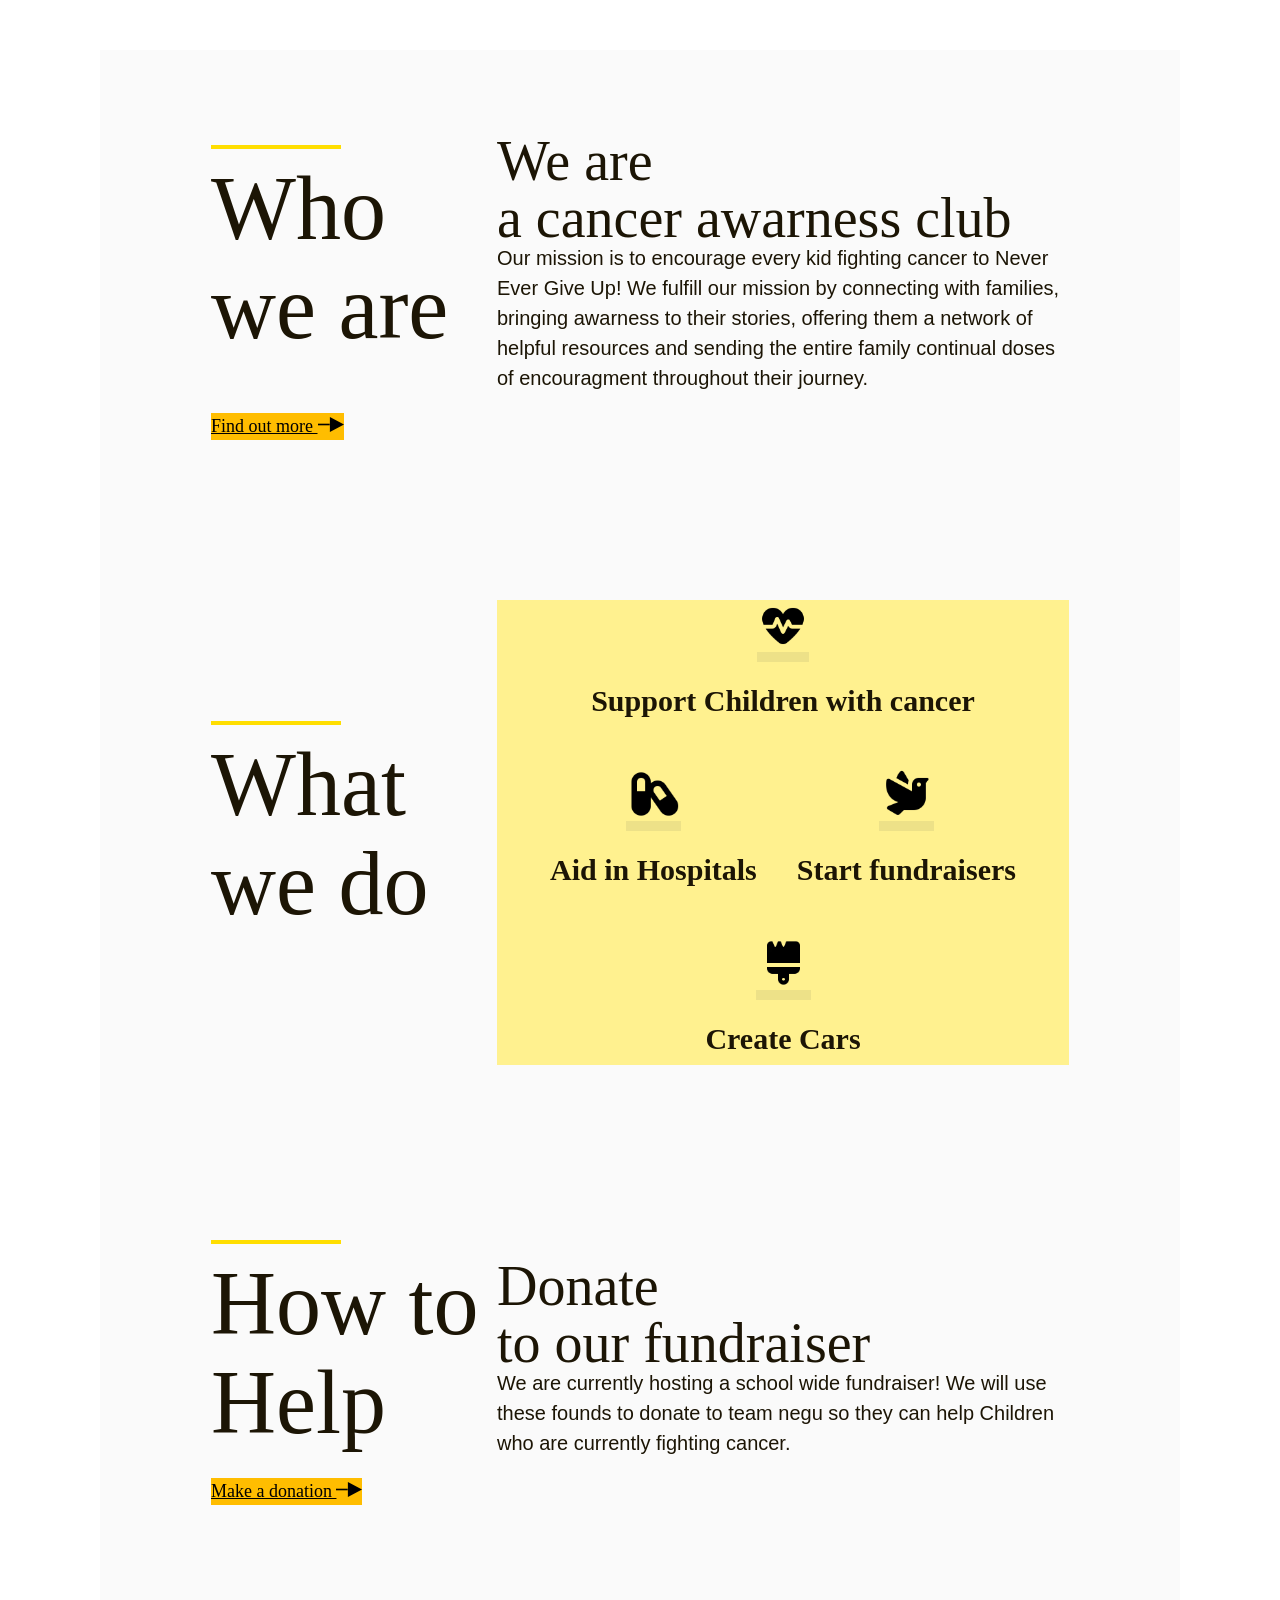
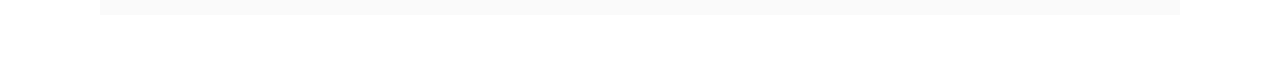
==== index.html @ 86766ce7 "creating our showcase" ====
<!doctype html>
<html lang="en">
  <head>
    <meta charset="UTF-8" />
    <meta name="viewport" content="width=device-width, initial-scale=1.0" />
    <meta
      name="keywords"
      content="(Cancer awarness, Health, Team NEGU, GWUOHS, School Project)"
    />
    <meta
      name="description"
      content="This is the GWUOHS Team NEGU fundraiser website created by Fenton Ekpenyong. Make sure to check it out!"
    />
    <meta property="og:title" content="Help team NEGU.." />
    <meta
      property="og:description"
      content="This is the GWUOHS Team NEGU fundraiser website created by Fenton Ekpenyong. Make sure to check it out!"
    />
    <meta property="og:type" content="website" />
    <meta property="og:image" content="https://" />
    <meta property="og:url" content="https://HelpTeamNegu.com" />
    <title>GWUOHS Team Negu - Come help out!</title>
    <link rel="preconnect" href="https://fonts.googleapis.com" />
    <link rel="preconnect" href="https://fonts.gstatic.com" crossorigin />
    <link rel="stylesheet" href="css/styles.css" />
    <link rel="stylesheet" href="https://unpkg.com/aos@next/dist/aos.css" />
  </head>
  <style></style>
  <body>
    <section class="showcase">
      <article class="article">
        <div class="container_head">
          <div class="y-line"></div>
          <h1>Who we are</h1>
        </div>
        <div class="container_body">
          <h2>We are</h2>
          <h2 class="h2-special">a cancer awarness club</h2>
          <p>
            Our mission is to encourage every kid fighting cancer to Never Ever
            Give Up! We fulfill our mission by connecting with families,
            bringing awarness to their stories, offering them a network of
            helpful resources and sending the entire family continual doses of
            encouragment throughout their journey.
          </p>
        </div>
        <a class="showcase__link" href="https://negu.org/about/"
          >Find out more <img src="Images/link-triangle.webp" alt=""
        /></a>
      </article>
      <article class="article">
        <div class="container_head">
          <div class="y-line"></div>
          <h1>What we do</h1>
        </div>
        <div class="bar-wrapped">
          <div class="bar-content">
            <div class="content_grouped">
              <img
                class="bar_icon"
                src="Images/heart-pulse-solid-full.webp"
                alt=""
              />
              <h3>Support Children with cancer</h3>
              <div class="b-line"></div>
            </div>
            <div class="content_grouped">
              <img
                class="bar_icon"
                src="Images/capsules-solid-full.webp"
                alt=""
              />
              <h3>Aid in Hospitals</h3>
              <div class="b-line"></div>
            </div>
            <div class="content_grouped">
              <img class="bar_icon" src="Images/dove-solid-full.webp" alt="" />
              <h3>Start fundraisers</h3>
              <div class="b-line"></div>
            </div>
            <div class="content_grouped">
              <img class="bar_icon" src="Images/brush-solid-full.webp" alt="" />
              <h3>Create Cars</h3>
              <div class="b-line"></div>
            </div>
          </div>
        </div>
      </article>
      <article class="article">
        <div class="container_head">
          <div class="y-line"></div>
          <h1>How to Help</h1>
        </div>
        <div class="container_body">
          <h2>Donate</h2>
          <h2 class="h2-special">to our fundraiser</h2>
          <p>
            We are currently hosting a school wide fundraiser! We will use these
            founds to donate to team negu so they can help Children who are
            currently fighting cancer.
          </p>
        </div>
        <a
          class="showcase__link"
          href="https://fundraise.givesmart.com/vf/NEGU/GWUOHS"
          >Make a donation <img src="Images/link-triangle.webp" alt=""
        /></a>
      </article>
    </section>
    <script src="main.js"></script>
    <script src="https://unpkg.com/aos@next/dist/aos.js"></script>
    <script>
      AOS.init();
    </script>
  </body>
</html>
---- css/styles.css ----
@import './normalize.css';
:root{
    /* Defining our color platte*/
    --color-primary: #1C1505;
    --color-secondary: #FFF18F;
    --color-teritary: #FFDE00;
    --color-accent-one: #004DFF;
    --color-accent-two: #FFBD00;
}


*, *::after, *::before{
    box-sizing: border-box;
}
/* Typography */
::selection{
    background: var(--color-primary);
    color: #ffae00;
}


html{
    font-size: 62.5%;
}
body{
    line-height: 1.5;
    color: var(--color-primary);
}
a{
    text-decoration: none;
    color: black;
}

/* Fonts: 
Franklin Gothic Demi Cond
Forte
Haettenschweiler
Felix Titling
Informal Roman
MV Boli
*/

h1, h2, h3{
    margin-bottom: 1rem;
    line-height: 1.1;
}


h1{
    font-size: 7rem;
    font-family: 'Modern No. 20 Regular';
    font-weight: 100;
}
h2{
    font-size: 5rem;
    font-family: 'Felix Titling Regular';
    font-weight: 100;
}
.h2-special{
    font-family: 'Gill Sans MT';
}
.make-a-donation{
    font-family: 'Forte';
    font-size: 3rem;
}
.name{
    font-family: 'Felix Titling Regular';
    font-size: 1.5rem;
}
.gwuohs{
    font-family: 'Britannic Bold Bold';
    font-size: 3rem;
}
h3{
    font-size: 3.5rem;
    font-family: 'Britannic Bold Bold';

}
p{
    font-size: 2.4rem;
    font-family:'ITC Eras Light', sans-serif; 
}
@media screen and (min-width: 1024px){

    .hero-heading{
        font-size: 26vh;
    }
    .hero-heading-one{
        font-size: 26vh;
    }
    h1{
        font-size: 9rem;
    }
    h2{
        font-size: 5.6rem;
    }
    .make-a-donation{
        font-size: 4rem;
    }
    .gwuohs{
        font-family: 3.5rem;
        font-size: 4rem;
    }
    .name{
        font-size: 2rem;
    }
    h3{
        font-size: 3rem;
    }
    P{
        font-size: 2rem;
    }
    body{
        margin: 0rem 5rem;
    }
}

/* header */
.nav{
    display: flex;
    flex-wrap: wrap;
    align-items: center;
    gap: 2rem;
    height: 8rem;
    margin-top: -2rem;
}

.nav-logo img{
    height: 6rem;
}

.nav-text{
    font-family: 'Forte';
}

@media screen and (min-width: 1024px){
    .nav-text{
        font-size: 3rem;
    }
}

/* Layout */


/* hero */


.hero{
    background: var(--color-secondary);
    height: auto;
    display: flex;
    flex-wrap: wrap;
    flex-direction: column;
    /* align-items: center;*/
    /*justify-content: center;*/
} 

.hero-title{
    align-items: center;
    justify-self: center;
    align-self: center;
}

.hero_bottom-right{
    display: flex;
    align-items: center;
}

.hero-heading{
    margin: 1rem;
    font-size: 8rem;
    font-family: 'Franklin Gothic Medium', 'Arial Narrow', Arial, sans-serif;
    padding-left: 10rem;
}
.hero-heading-one{
    margin: 1rem;
    font-size: 8rem;
    font-family: 'Felix Titling Regular';
    padding-right: 10rem;
}

.hero_footer{
    width: auto;
    height: 100px;
    display: flex;
    flex-wrap: wrap;
    justify-content: space-evenly;
    align-items: center;
}

.socials{
    justify-content: space-evenly;
}

.official{
    font-family: 'Britannic Bold Bold';
    font-size: 3rem;
    font-weight: bold;
}
.hero-heading span, .hero-heading-one span{
    display: inline-block;
}
.hero-heading span:nth-child(odd),
.hero-heading-one span:nth-child(odd) {
    color: var(--color-accent-one); 
}

/* even letters */
.hero-heading span:nth-child(even),
.hero-heading-one span:nth-child(even) {
    color: var(--color-accent-two); /* yellow */
}
@media screen and (min-width: 1024px){
   /* .hero{
        align-content: center;
        height: 90vh;
    }
    .hero-heading{
        font-size: 24vh;
    }
    .hero-heading-one{
        font-size: 24vh;
    }*/ 

    .hero-heading{
        font-size: 24vh;
    }
    .hero-heading-one{
        font-size: 24vh;
    }
    .hero{
    background: var(--color-secondary);
    height: 85vh;

    display: grid;
    grid-template-columns: 1fr 1fr;
    grid-template-rows: 1fr auto;

    padding: 4rem;
    }

    .hero-title{
    grid-column: 1 / span 2;
    text-align: center;
    }

    .hero_bottom-left{
    align-self: end;
    }

    .hero_bottom-right{
    justify-self: end;
    align-self: end;
    display: flex;
    align-items: center;
    gap: 1rem;
    }

    .hero_footer{
        gap: 2rem;
    }

    .name{
        margin-right: auto;
    }
    .follow{
        margin-left: auto;
    }

}


.item{
    padding: 2rem;
    background-color: var(--color-accent-one);
    color: white;
    text-align: center;
    border-radius: 8px;
    font-size: 4rem;
}

/* showcase */
.showcase{
    background-color: rgb(250, 250, 250);
    margin: 5rem;
    display: flex;
    flex-wrap: wrap;
    justify-self: center;
}

.article{
    display: grid;
    margin-top: 4rem;
    grid-template-columns: repeat(auto-fit, 1fr);
    align-items: center;
    justify-items: center;
    padding-bottom: 6rem;
}

.bar-wrapped{
    background-color: var(--color-secondary);
    display: flex;
    flex-wrap: wrap;
    width: 100vw;
    line-height: 1rem;
}

.y-line{
    height: 0.4rem;
    width: 8rem;
    background-color: var(--color-teritary);
}

.block{
    display: flex;
    flex-wrap: wrap;
    max-width: 1440px;
    justify-self: center;
}

.container_head h1{
    margin-top: 1rem;
}   
.article h2{
    line-height: 4rem;
}

.bar-content{
    display: flex;
    flex-wrap: wrap;
    gap: 4rem;
    text-align: center;
    justify-content: center;
}
.content_grouped p{
    text-align: center;
}
.bar_icon{
    box-shadow: 0 10px 0px rgba(85, 85, 85, 0.1);
}

.showcase__link{
    font-family: 'Felix Titling Regular';
    font-size: 1.5rem;
    background-color: var(--color-accent-two);
    text-decoration:underline;
}


@media screen and (min-width: 1024px){
    .y-line{
        width: 13rem;
    }
    .article{
        grid-template-columns: 1fr 2fr;
        max-width: 858px; 
        margin: 5rem auto;
    }
    .container_body{
        margin-top: 1rem;
        max-width: 60rem;
    }
    .article h2{
        line-height: 1rem;
    }
    .container_body p{
        margin-top: 2rem;
    }
    .bar-wrapped{
        width: auto;
        align-items: center;
    }
    .showcase__link{
        margin-right: auto;
        font-size: 1.8rem;
    }
    

}
@media screen and (max-width: 1024px){
    .container_body{
        text-align: center;
    }
}

/*


.feature {
  gap: 4rem 2rem;
  margin: 12rem 0;
}
@media screen and (min-width: 768px) {
  .feature:nth-of-type(even) .feature__content {
    order: 2;
  }
} 

.grid {
  display: grid;
}

@media screen and (min-width: 768px) {
  .grid--1x2 {
    grid-template-columns: repeat(2, 1fr);
  }
}

@media screen and (min-width: 1024px) {
  .grid--1x3 {
    grid-template-columns: repeat(3, 1fr);
  }
}

*/
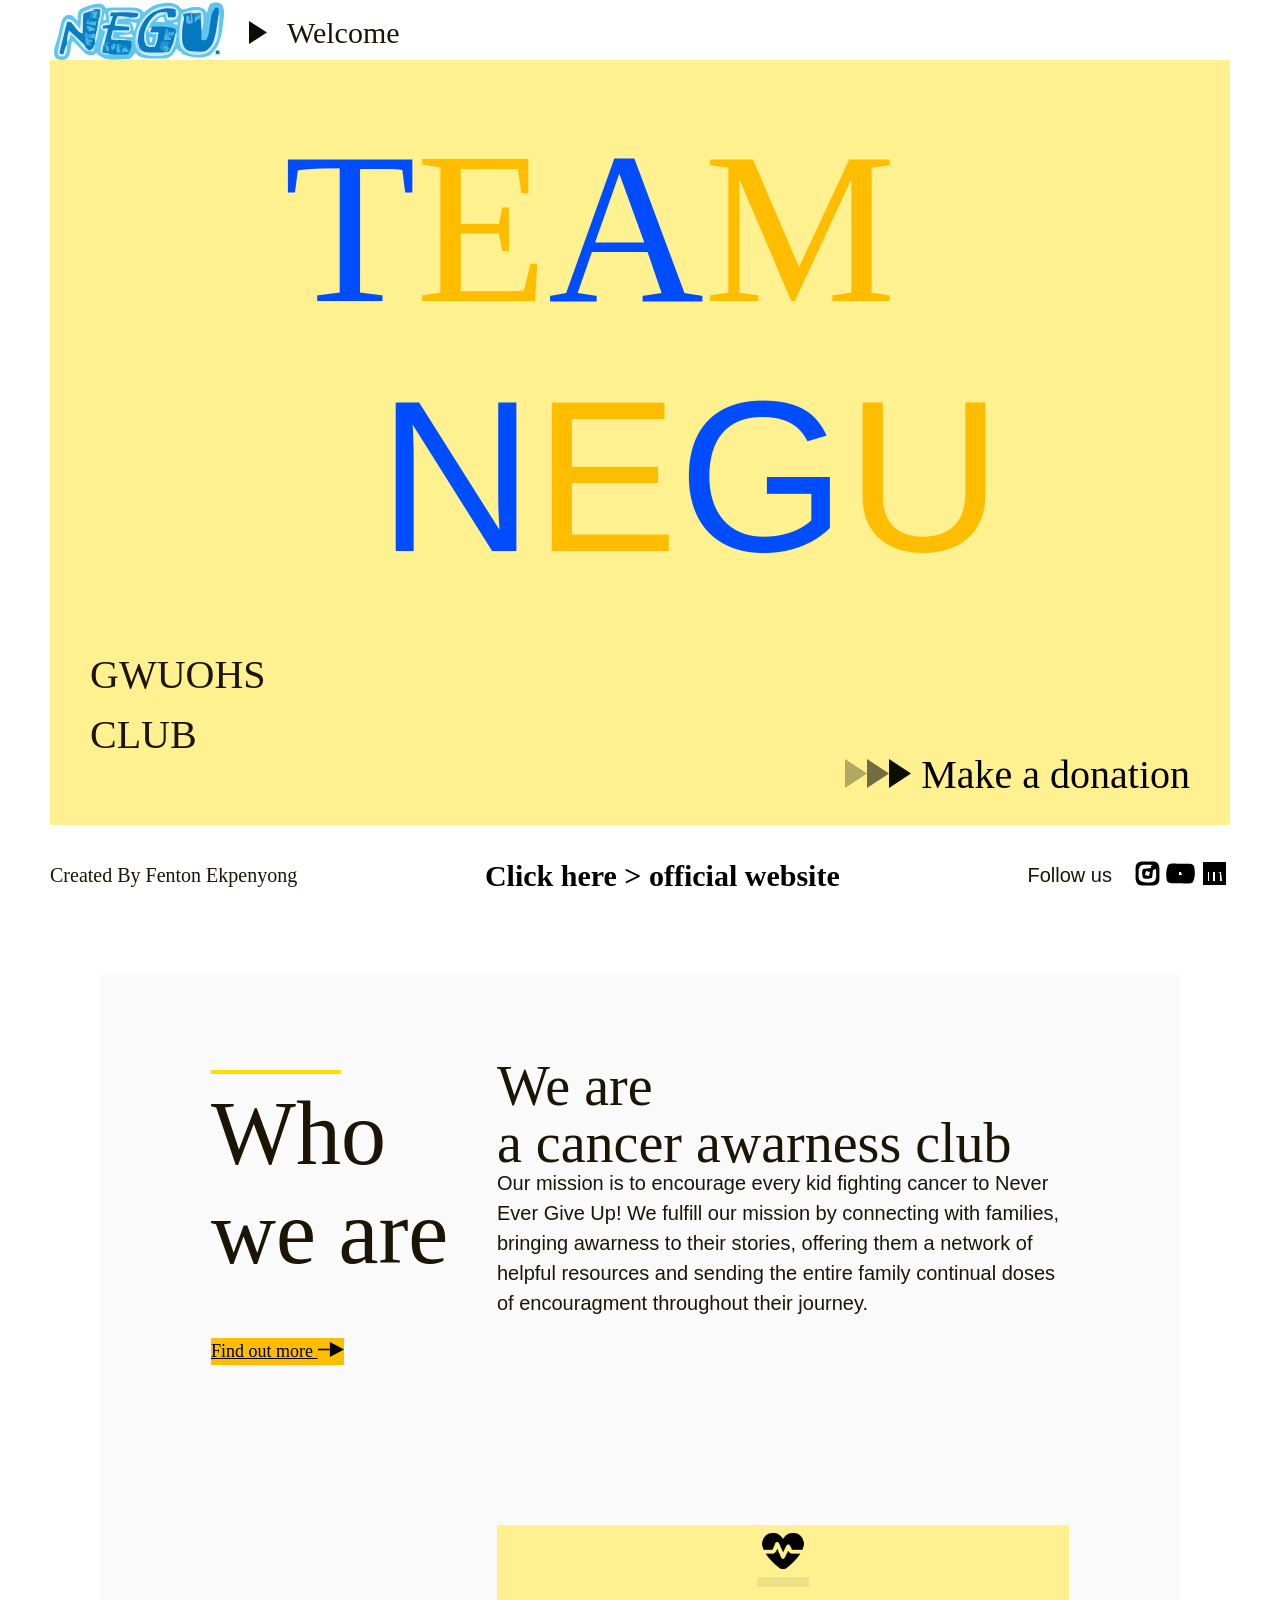
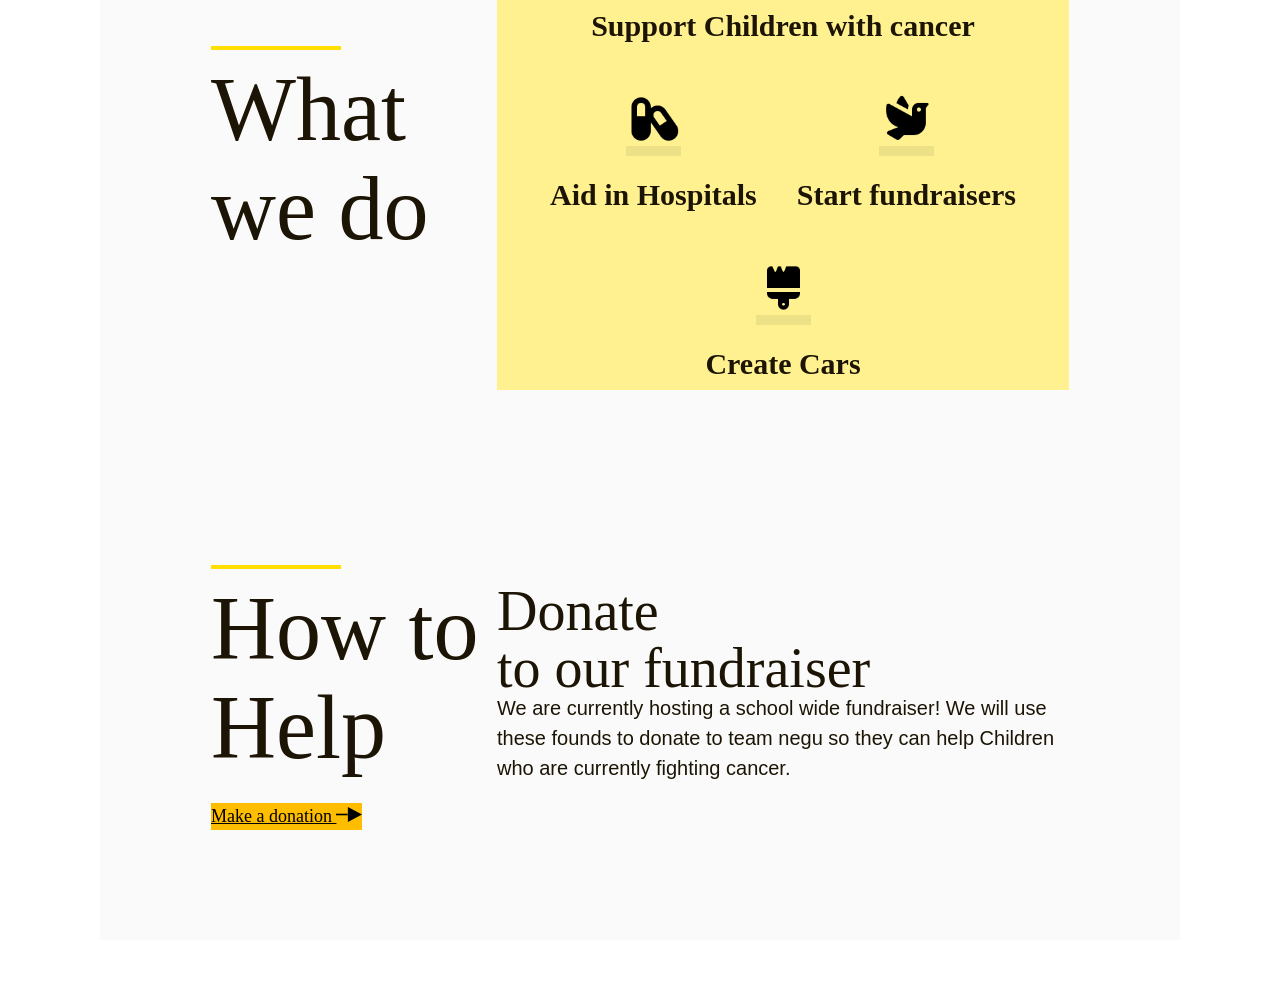
==== commit f0fa5303: "fixing layout issues" ====
--- a/index.html
+++ b/index.html
@@ -27,6 +27,64 @@
   </head>
   <style></style>
   <body>
+    <header>
+      <nav class="nav">
+        <a class="nav-logo" href="https://negu.org/"
+          ><img src="Images/2019-NEGU-Logo-transparent-header-01.svg" alt=""
+        /></a>
+        <img src="Images/Triangle.webp" alt="" />
+        <p class="nav-text">Welcome</p>
+      </nav>
+    </header>
+    <section>
+      <div class="hero">
+        <div class="hero-title">
+          <h1 class="hero-heading-one">
+            <span>T</span><span>E</span><span>A</span><span>M</span>
+          </h1>
+          <h1 class="hero-heading">
+            <span>N</span><span>E</span><span>G</span><span>U</span>
+          </h1>
+        </div>
+
+        <div class="hero_bottom-left">
+          <p class="gwuohs">
+            GWUOHS <br />
+            CLUB
+          </p>
+        </div>
+
+        <div class="hero_bottom-right">
+          <span>
+            <img src="Images/Group-triangles.webp" alt="" />
+          </span>
+          <a
+            class="make-a-donation"
+            href="https://fundraise.givesmart.com/vf/NEGU/GWUOHS"
+            >Make a donation</a
+          >
+        </div>
+      </div>
+
+      <div class="hero_footer">
+        <p class="name">Created By Fenton Ekpenyong</p>
+        <a class="official" href="https://negu.org/"
+          >Click here > official website</a
+        >
+        <p class="follow">Follow us</p>
+        <div class="socials">
+          <a href="https://www.instagram.com/teamNEGU/"
+            ><img src="/Images/instagram-brands-solid-full (1) (1).svg" alt=""
+          /></a>
+          <a href="https://www.youtube.com/c/NEGUNetwork"
+            ><img src="/Images/youtube-brands-solid-full (1).svg" alt=""
+          /></a>
+          <a href="https://www.linkedin.com/company/teamnegu/"
+            ><img src="/Images/linkedin-brands-solid-full (1).svg" alt=""
+          /></a>
+        </div>
+      </div>
+    </section>
     <section class="showcase">
       <article class="article">
         <div class="container_head">
--- a/css/styles.css
+++ b/css/styles.css
@@ -82,12 +82,6 @@
 }
 @media screen and (min-width: 1024px){
 
-    .hero-heading{
-        font-size: 26vh;
-    }
-    .hero-heading-one{
-        font-size: 26vh;
-    }
     h1{
         font-size: 9rem;
     }
@@ -228,6 +222,7 @@
     .hero-heading-one{
         font-size: 24vh;
     }
+    
     .hero{
     background: var(--color-secondary);
     height: 85vh;
@@ -240,8 +235,8 @@
     }
 
     .hero-title{
-    grid-column: 1 / span 2;
-    text-align: center;
+        grid-column: 1 / span 2;
+        text-align: center;
     }
 
     .hero_bottom-left{
@@ -268,6 +263,20 @@
     }
 
 }
+
+@media screen and (min-width: 1020px) and (max-width: 1100px){
+    .hero-heading,
+    .hero-heading-one{
+        font-size: 20vh; /* smaller so it fits */
+    }
+}
+@media screen and (min-width: 768px) and (max-width: 1020px){
+    .hero-heading,
+    .hero-heading-one{
+        font-size: 15vh; /* smaller so it fits */
+    }
+}
+
 
 
 .item{
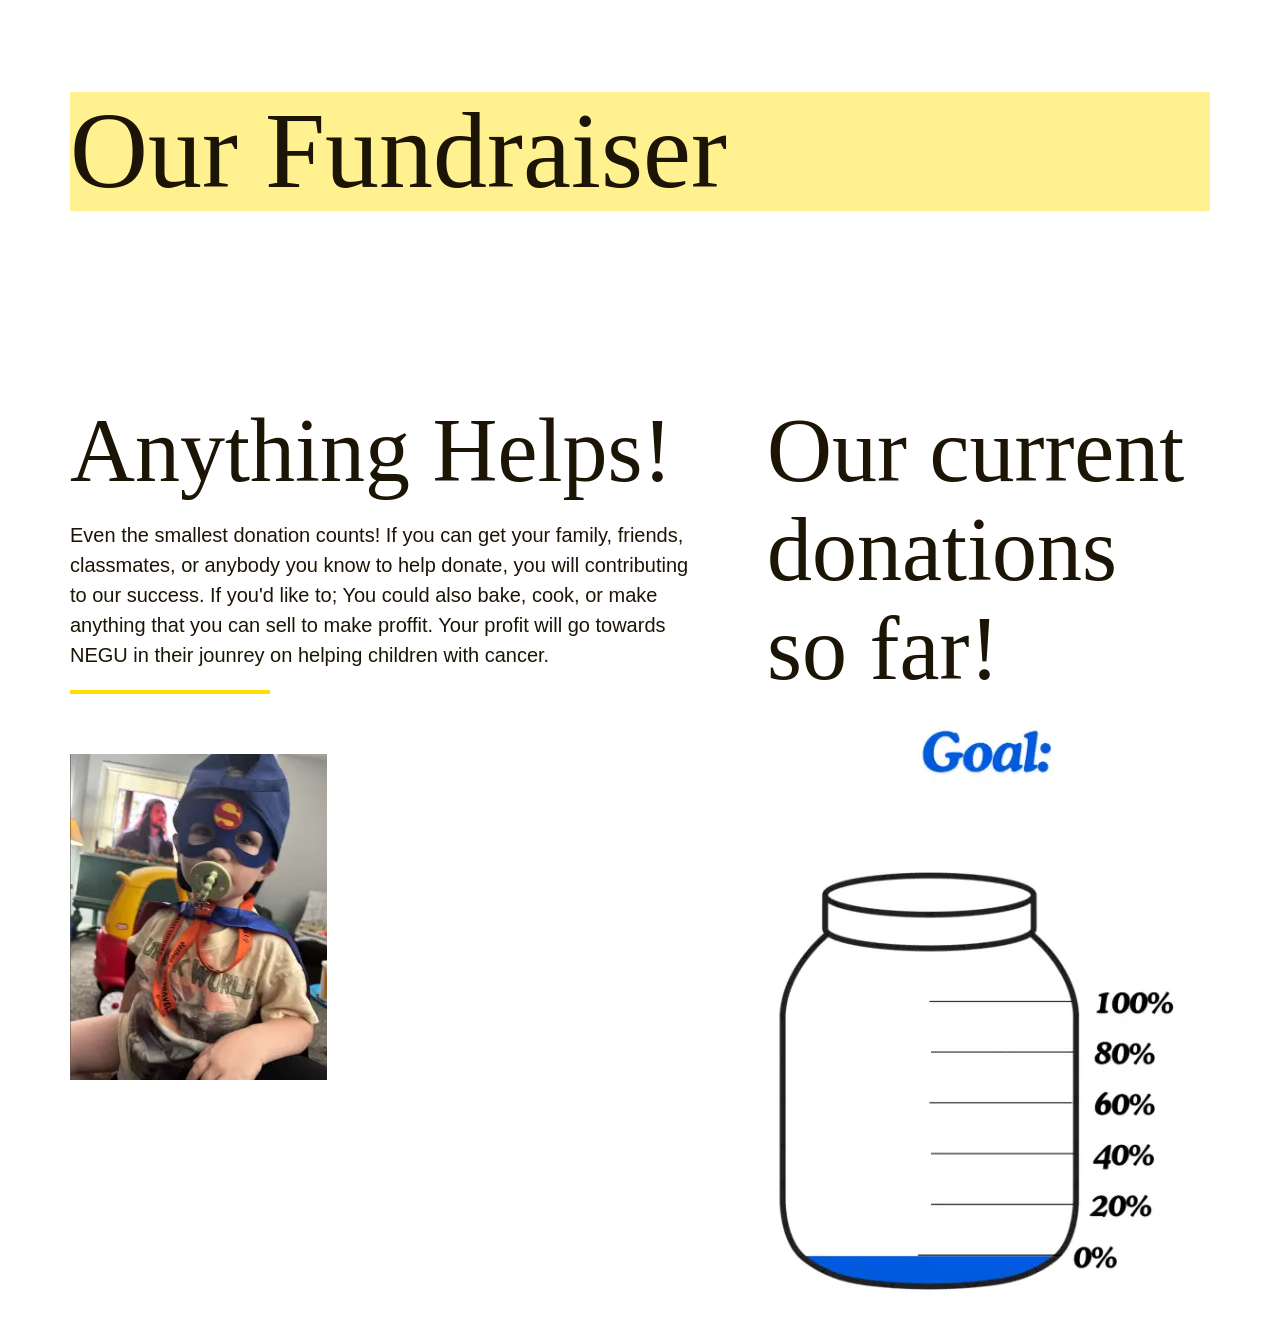
==== commit 55952726: "Creating our about Page" ====
--- a/index.html
+++ b/index.html
@@ -27,144 +27,31 @@
   </head>
   <style></style>
   <body>
-    <header>
-      <nav class="nav">
-        <a class="nav-logo" href="https://negu.org/"
-          ><img src="Images/2019-NEGU-Logo-transparent-header-01.svg" alt=""
-        /></a>
-        <img src="Images/Triangle.webp" alt="" />
-        <p class="nav-text">Welcome</p>
-      </nav>
-    </header>
-    <section>
-      <div class="hero">
-        <div class="hero-title">
-          <h1 class="hero-heading-one">
-            <span>T</span><span>E</span><span>A</span><span>M</span>
-          </h1>
-          <h1 class="hero-heading">
-            <span>N</span><span>E</span><span>G</span><span>U</span>
-          </h1>
-        </div>
-
-        <div class="hero_bottom-left">
-          <p class="gwuohs">
-            GWUOHS <br />
-            CLUB
+    <section class="about_page">
+      <h1 class="h1-special">Our Fundraiser</h1>
+      <article class="about__page_content">
+        <div class="about-text">
+          <h1>Anything Helps!</h1>
+          <p>
+            Even the smallest donation counts! If you can get your family,
+            friends, classmates, or anybody you know to help donate, you will
+            contributing to our success. If you'd like to; You could also bake,
+            cook, or make anything that you can sell to make proffit. Your
+            profit will go towards NEGU in their jounrey on helping children
+            with cancer.
           </p>
-        </div>
-
-        <div class="hero_bottom-right">
-          <span>
-            <img src="Images/Group-triangles.webp" alt="" />
-          </span>
-          <a
-            class="make-a-donation"
-            href="https://fundraise.givesmart.com/vf/NEGU/GWUOHS"
-            >Make a donation</a
-          >
-        </div>
-      </div>
-
-      <div class="hero_footer">
-        <p class="name">Created By Fenton Ekpenyong</p>
-        <a class="official" href="https://negu.org/"
-          >Click here > official website</a
-        >
-        <p class="follow">Follow us</p>
-        <div class="socials">
-          <a href="https://www.instagram.com/teamNEGU/"
-            ><img src="/Images/instagram-brands-solid-full (1) (1).svg" alt=""
-          /></a>
-          <a href="https://www.youtube.com/c/NEGUNetwork"
-            ><img src="/Images/youtube-brands-solid-full (1).svg" alt=""
-          /></a>
-          <a href="https://www.linkedin.com/company/teamnegu/"
-            ><img src="/Images/linkedin-brands-solid-full (1).svg" alt=""
-          /></a>
-        </div>
-      </div>
-    </section>
-    <section class="showcase">
-      <article class="article">
-        <div class="container_head">
           <div class="y-line"></div>
-          <h1>Who we are</h1>
-        </div>
-        <div class="container_body">
-          <h2>We are</h2>
-          <h2 class="h2-special">a cancer awarness club</h2>
-          <p>
-            Our mission is to encourage every kid fighting cancer to Never Ever
-            Give Up! We fulfill our mission by connecting with families,
-            bringing awarness to their stories, offering them a network of
-            helpful resources and sending the entire family continual doses of
-            encouragment throughout their journey.
-          </p>
-        </div>
-        <a class="showcase__link" href="https://negu.org/about/"
-          >Find out more <img src="Images/link-triangle.webp" alt=""
-        /></a>
-      </article>
-      <article class="article">
-        <div class="container_head">
-          <div class="y-line"></div>
-          <h1>What we do</h1>
-        </div>
-        <div class="bar-wrapped">
-          <div class="bar-content">
-            <div class="content_grouped">
-              <img
-                class="bar_icon"
-                src="Images/heart-pulse-solid-full.webp"
-                alt=""
-              />
-              <h3>Support Children with cancer</h3>
-              <div class="b-line"></div>
-            </div>
-            <div class="content_grouped">
-              <img
-                class="bar_icon"
-                src="Images/capsules-solid-full.webp"
-                alt=""
-              />
-              <h3>Aid in Hospitals</h3>
-              <div class="b-line"></div>
-            </div>
-            <div class="content_grouped">
-              <img class="bar_icon" src="Images/dove-solid-full.webp" alt="" />
-              <h3>Start fundraisers</h3>
-              <div class="b-line"></div>
-            </div>
-            <div class="content_grouped">
-              <img class="bar_icon" src="Images/brush-solid-full.webp" alt="" />
-              <h3>Create Cars</h3>
-              <div class="b-line"></div>
-            </div>
+          <div class="about-image">
+            <img src="Images/kid_picture.webp" alt="" />
           </div>
         </div>
-      </article>
-      <article class="article">
-        <div class="container_head">
-          <div class="y-line"></div>
-          <h1>How to Help</h1>
+        <div class="jar">
+          <h1>Our current donations so far!</h1>
+          <img src="Images/Image.webp" alt="" />
         </div>
-        <div class="container_body">
-          <h2>Donate</h2>
-          <h2 class="h2-special">to our fundraiser</h2>
-          <p>
-            We are currently hosting a school wide fundraiser! We will use these
-            founds to donate to team negu so they can help Children who are
-            currently fighting cancer.
-          </p>
-        </div>
-        <a
-          class="showcase__link"
-          href="https://fundraise.givesmart.com/vf/NEGU/GWUOHS"
-          >Make a donation <img src="Images/link-triangle.webp" alt=""
-        /></a>
       </article>
     </section>
+
     <script src="main.js"></script>
     <script src="https://unpkg.com/aos@next/dist/aos.js"></script>
     <script>
--- a/css/styles.css
+++ b/css/styles.css
@@ -51,6 +51,9 @@
     font-family: 'Modern No. 20 Regular';
     font-weight: 100;
 }
+.h1-special{
+    background-color: var(--color-secondary);
+}
 h2{
     font-size: 5rem;
     font-family: 'Felix Titling Regular';
@@ -59,6 +62,7 @@
 .h2-special{
     font-family: 'Gill Sans MT';
 }
+
 .make-a-donation{
     font-family: 'Forte';
     font-size: 3rem;
@@ -84,6 +88,9 @@
 
     h1{
         font-size: 9rem;
+    }
+    .h1-special{
+        font-size: 12vh;
     }
     h2{
         font-size: 5.6rem;
@@ -267,13 +274,13 @@
 @media screen and (min-width: 1020px) and (max-width: 1100px){
     .hero-heading,
     .hero-heading-one{
-        font-size: 20vh; /* smaller so it fits */
+        font-size: 20vh; 
     }
 }
 @media screen and (min-width: 768px) and (max-width: 1020px){
     .hero-heading,
     .hero-heading-one{
-        font-size: 15vh; /* smaller so it fits */
+        font-size: 15vh; 
     }
 }
 
@@ -358,7 +365,7 @@
 
 @media screen and (min-width: 1024px){
     .y-line{
-        width: 13rem;
+        width: 20rem;
     }
     .article{
         grid-template-columns: 1fr 2fr;
@@ -422,3 +429,40 @@
 }
 
 */
+
+/* about page */
+.about_page{
+    display: flex;
+    flex-direction: column;
+    flex-wrap: wrap;
+}
+
+.about-image{
+    padding-top: 6rem;
+}
+.about__page_content{
+    margin-top: 4rem;
+}
+
+@media screen and (min-width: 1024px){
+    .about_page{
+        margin: 2rem;
+    }
+    .about__page_content{
+        margin-top: 12rem;
+    }
+    .about-text{
+        max-width: 900px;
+    }
+    .about__page_content{
+        display: flex;
+        gap: 6rem;
+    }
+    .jar{
+        display: grid;
+        align-items: center;
+        justify-items: center;
+    }
+}
+
+
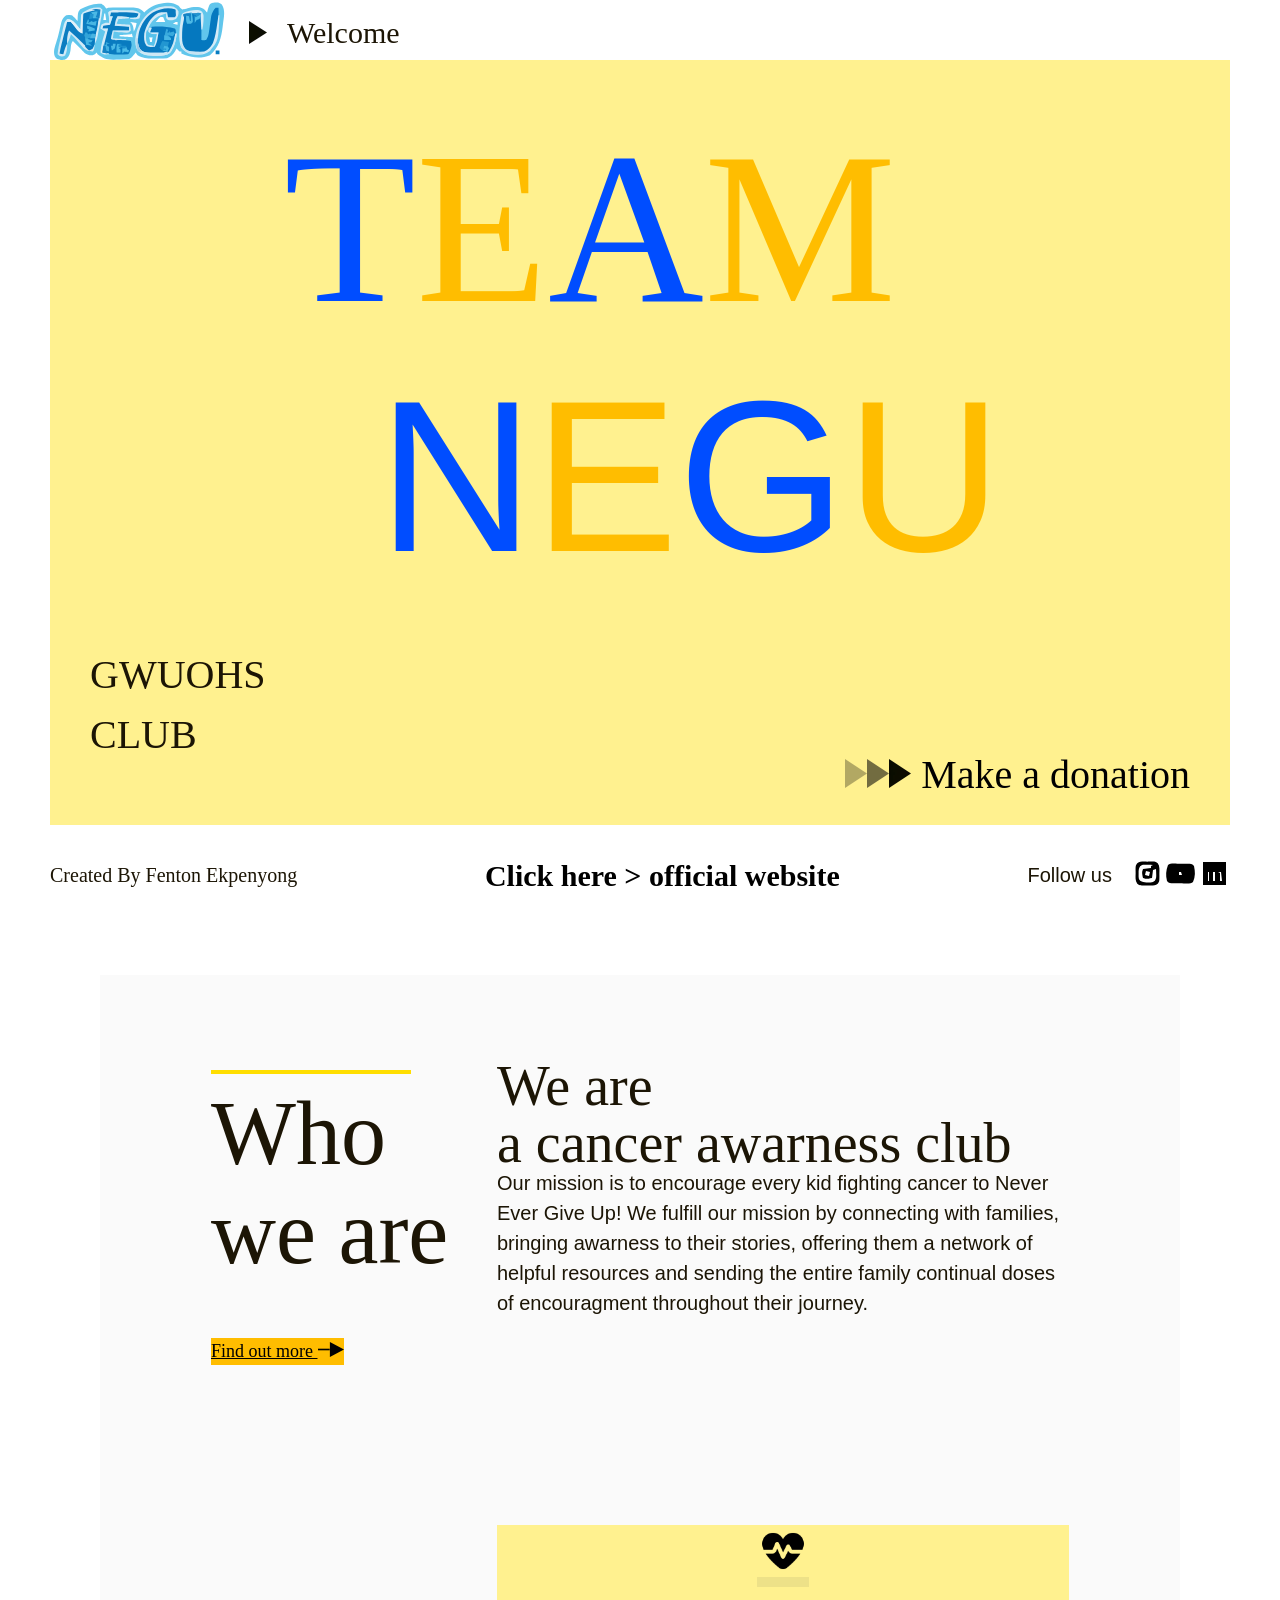
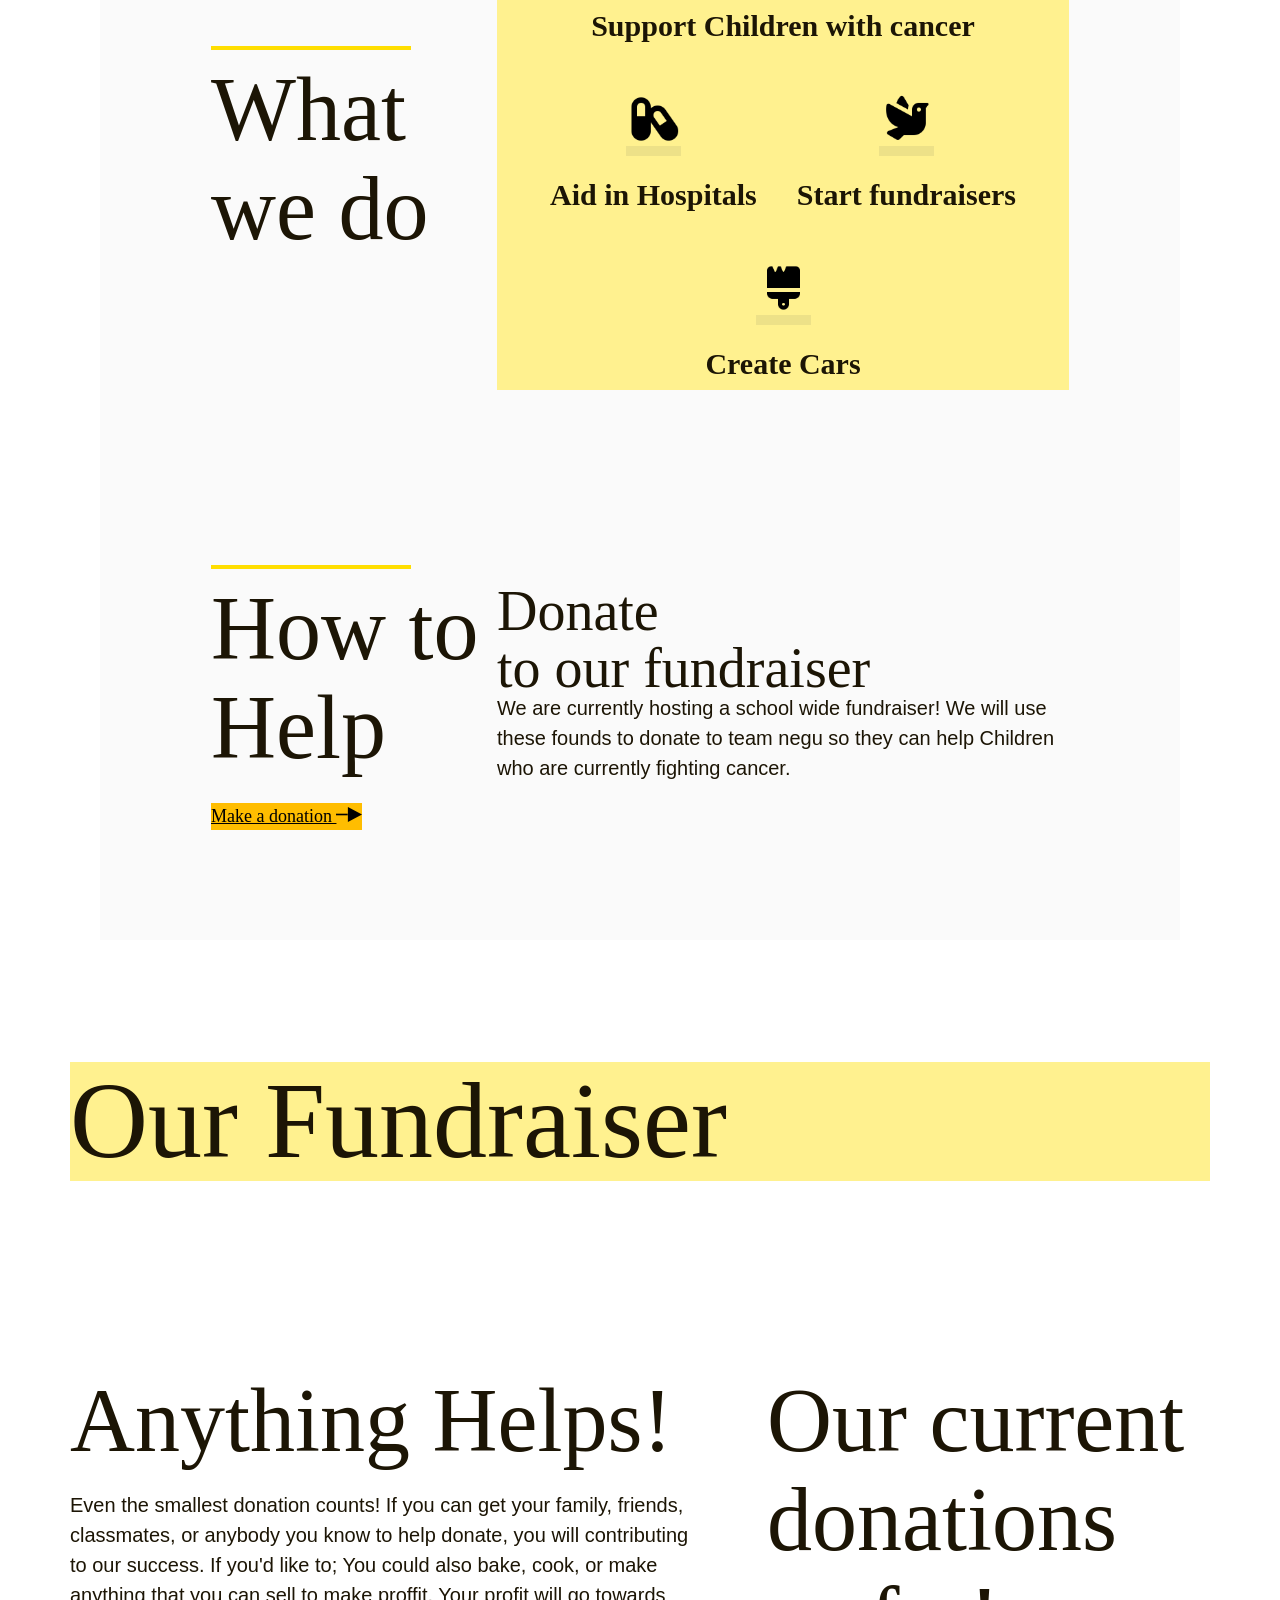
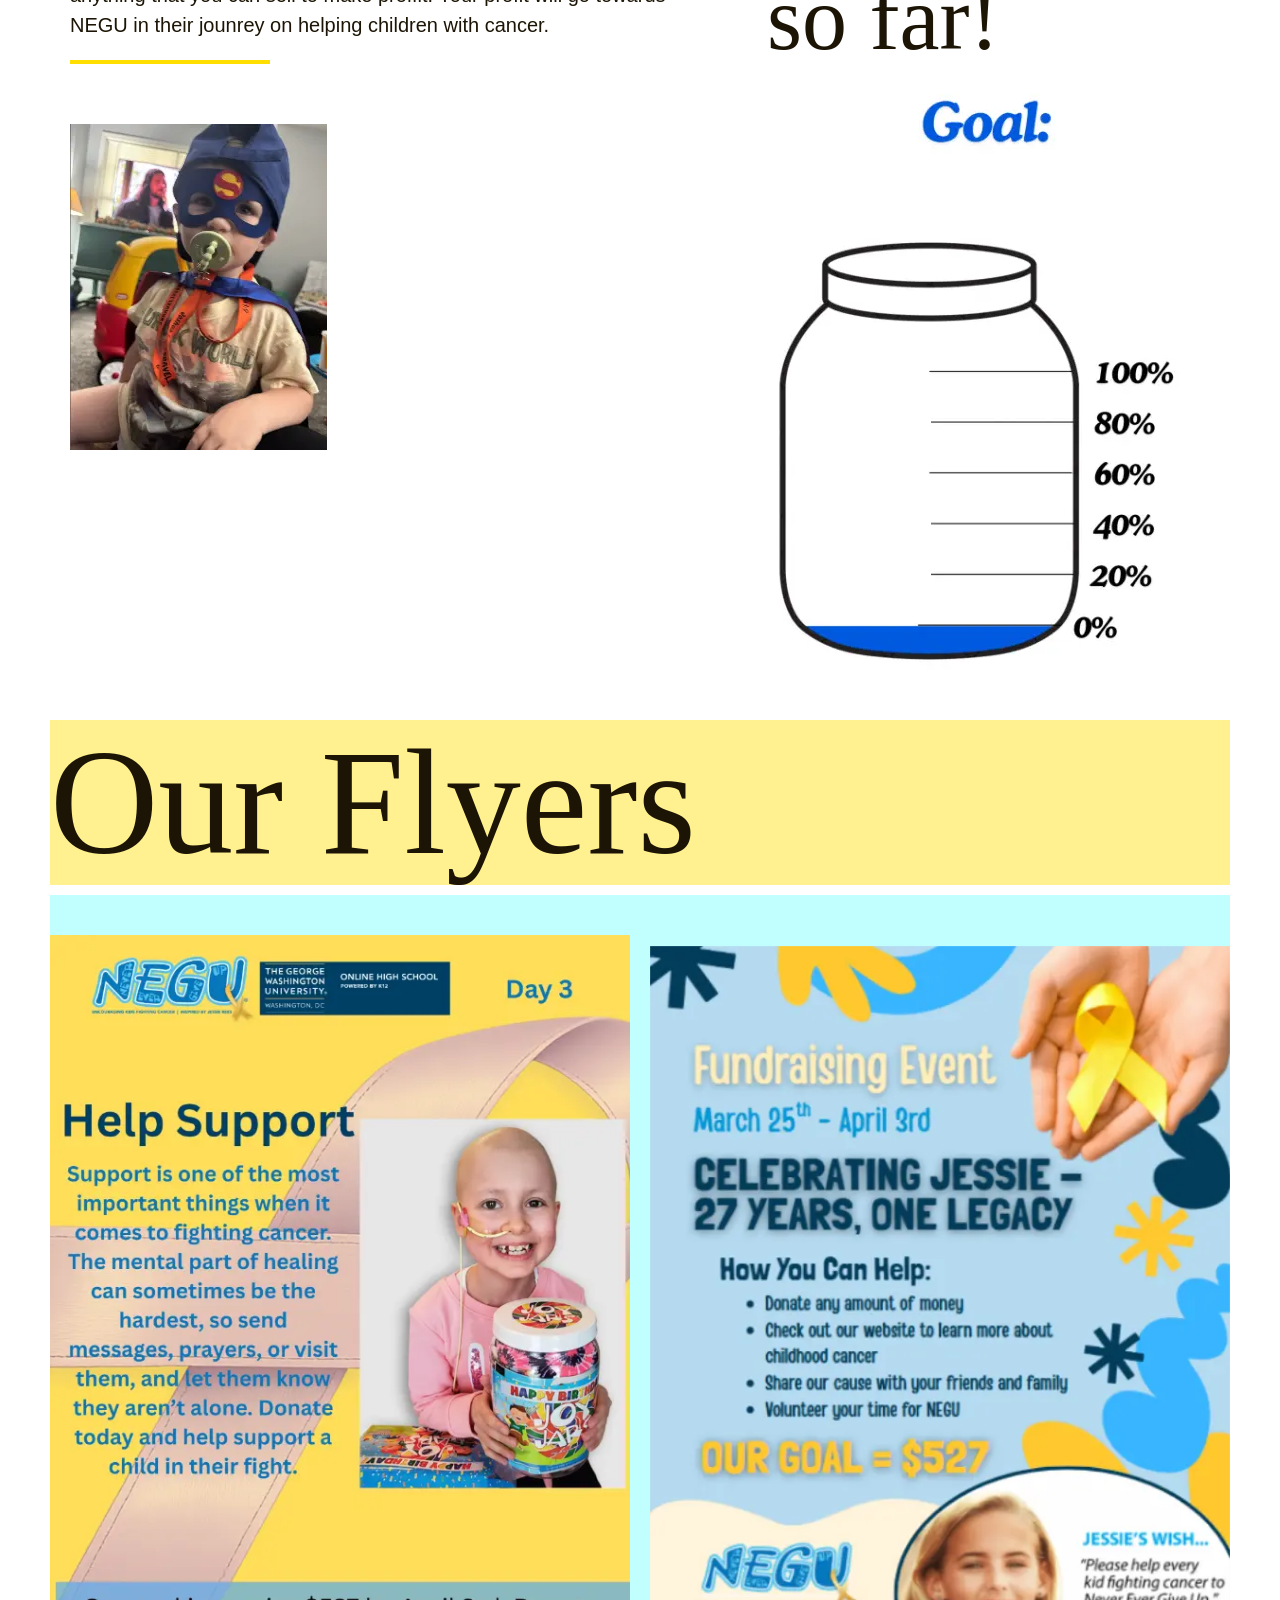
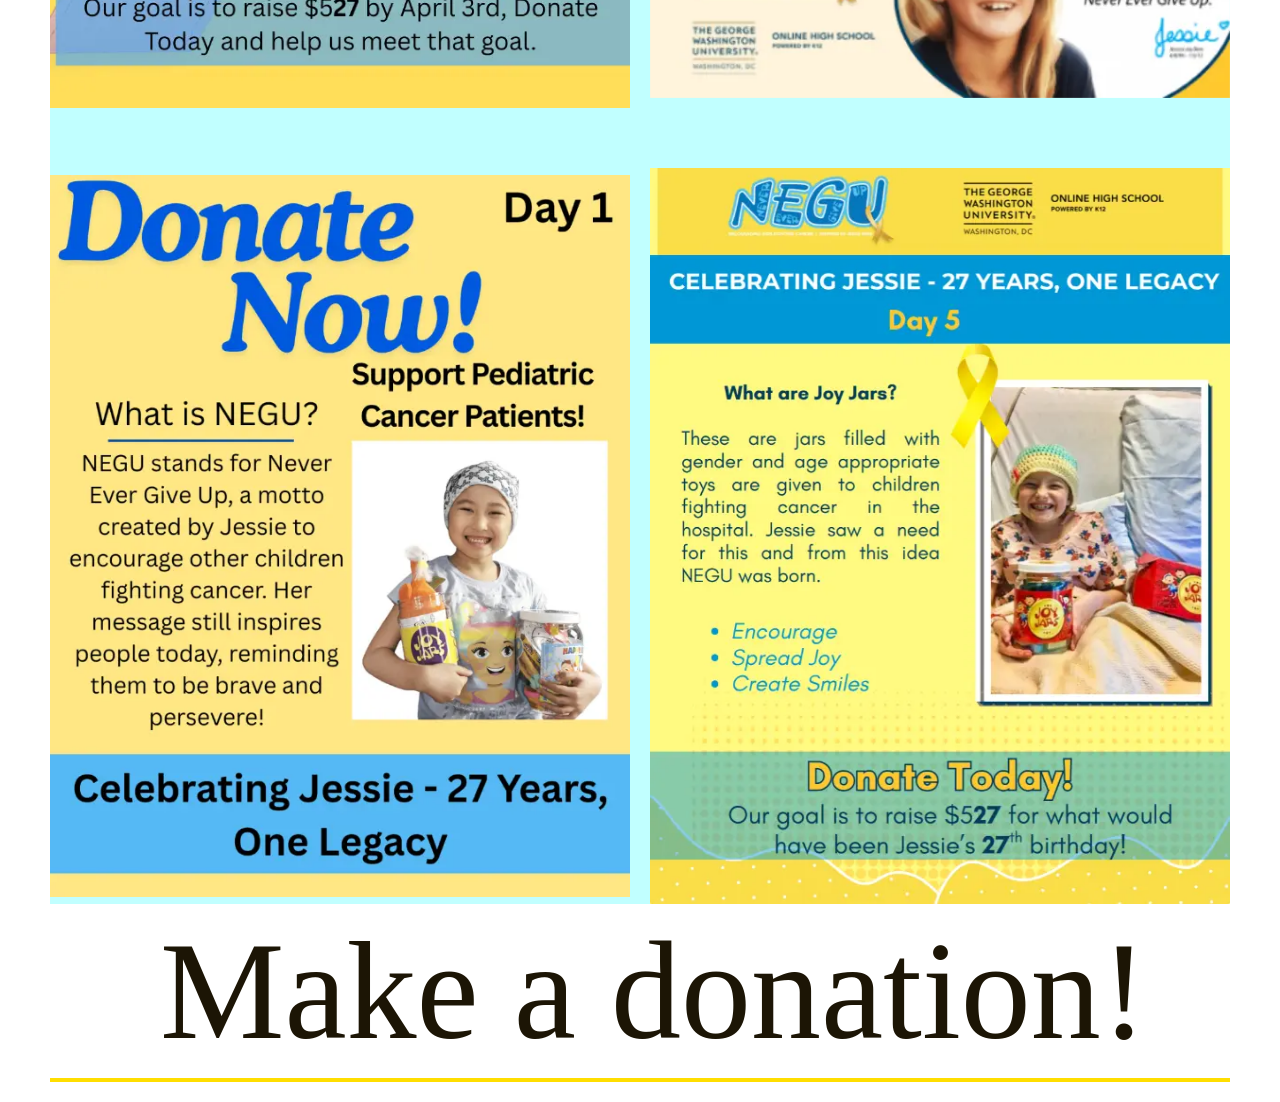
==== commit 4998da9b: "almost done" ====
--- a/index.html
+++ b/index.html
@@ -27,6 +27,164 @@
   </head>
   <style></style>
   <body>
+    <header>
+      <nav class="nav">
+        <a class="nav-logo" href="https://negu.org/"
+          ><img src="Images/2019-NEGU-Logo-transparent-header-01.svg" alt=""
+        /></a>
+        <img id="triangle" src="Images/Triangle.webp" alt="" />
+        <p class="nav-text">Welcome</p>
+
+        <div id="nav-dropdown">
+          <a class="make-a-donation" href="index.html">Welcome</a>
+          <a class="make-a-donation" href="https://negu.org/about/">About us</a>
+          <a
+            class="make-a-donation"
+            href="https://fundraise.givesmart.com/vf/NEGU/GWUOHS"
+            >Donate</a
+          >
+          <a class="make-a-donation" href="https://www.instagram.com/teamNEGU/"
+            >Follow us</a
+          >
+          <a
+            class="make-a-donation"
+            href="https://www.youtube.com/watch?v=G2WwyddWHjw"
+            >Our story</a
+          >
+          <a class="make-a-donation" href="https://negu.org/">Website</a>
+        </div>
+      </nav>
+    </header>
+
+    <section>
+      <div class="hero">
+        <div class="hero-title">
+          <h1 class="hero-heading-one">
+            <span>T</span><span>E</span><span>A</span><span>M</span>
+          </h1>
+          <h1 class="hero-heading">
+            <span>N</span><span>E</span><span>G</span><span>U</span>
+          </h1>
+        </div>
+
+        <div class="hero_bottom-left">
+          <p class="gwuohs">
+            GWUOHS <br />
+            CLUB
+          </p>
+        </div>
+
+        <div class="hero_bottom-right">
+          <span>
+            <img src="Images/Group-triangles.webp" alt="" />
+          </span>
+          <a
+            class="make-a-donation"
+            href="https://fundraise.givesmart.com/vf/NEGU/GWUOHS"
+            >Make a donation</a
+          >
+        </div>
+      </div>
+
+      <div class="hero_footer">
+        <p class="name">Created By Fenton Ekpenyong</p>
+        <a class="official" href="https://negu.org/"
+          >Click here > official website</a
+        >
+        <p class="follow">Follow us</p>
+        <div class="socials">
+          <a href="https://www.instagram.com/teamNEGU/"
+            ><img src="/Images/instagram-brands-solid-full (1) (1).svg" alt=""
+          /></a>
+          <a href="https://www.youtube.com/c/NEGUNetwork"
+            ><img src="/Images/youtube-brands-solid-full (1).svg" alt=""
+          /></a>
+          <a href="https://www.linkedin.com/company/teamnegu/"
+            ><img src="/Images/linkedin-brands-solid-full (1).svg" alt=""
+          /></a>
+        </div>
+      </div>
+    </section>
+    <section class="showcase">
+      <article class="article">
+        <div class="container_head">
+          <div class="y-line"></div>
+          <h1>Who we are</h1>
+        </div>
+        <div class="container_body">
+          <h2>We are</h2>
+          <h2 class="h2-special">a cancer awarness club</h2>
+          <p>
+            Our mission is to encourage every kid fighting cancer to Never Ever
+            Give Up! We fulfill our mission by connecting with families,
+            bringing awarness to their stories, offering them a network of
+            helpful resources and sending the entire family continual doses of
+            encouragment throughout their journey.
+          </p>
+        </div>
+        <a class="showcase__link" href="https://negu.org/about/"
+          >Find out more <img src="Images/link-triangle.webp" alt=""
+        /></a>
+      </article>
+      <article class="article">
+        <div class="container_head">
+          <div class="y-line"></div>
+          <h1>What we do</h1>
+        </div>
+        <div class="bar-wrapped">
+          <div class="bar-content">
+            <div class="content_grouped">
+              <img
+                class="bar_icon"
+                src="Images/heart-pulse-solid-full.webp"
+                alt=""
+              />
+              <h3>Support Children with cancer</h3>
+              <div class="b-line"></div>
+            </div>
+            <div class="content_grouped">
+              <img
+                class="bar_icon"
+                src="Images/capsules-solid-full.webp"
+                alt=""
+              />
+              <h3>Aid in Hospitals</h3>
+              <div class="b-line"></div>
+            </div>
+            <div class="content_grouped">
+              <img class="bar_icon" src="Images/dove-solid-full.webp" alt="" />
+              <h3>Start fundraisers</h3>
+              <div class="b-line"></div>
+            </div>
+            <div class="content_grouped">
+              <img class="bar_icon" src="Images/brush-solid-full.webp" alt="" />
+              <h3>Create Cars</h3>
+              <div class="b-line"></div>
+            </div>
+          </div>
+        </div>
+      </article>
+      <article class="article">
+        <div class="container_head">
+          <div class="y-line"></div>
+          <h1>How to Help</h1>
+        </div>
+        <div class="container_body">
+          <h2>Donate</h2>
+          <h2 class="h2-special">to our fundraiser</h2>
+          <p>
+            We are currently hosting a school wide fundraiser! We will use these
+            founds to donate to team negu so they can help Children who are
+            currently fighting cancer.
+          </p>
+        </div>
+        <a
+          class="showcase__link"
+          href="https://fundraise.givesmart.com/vf/NEGU/GWUOHS"
+          >Make a donation <img src="Images/link-triangle.webp" alt=""
+        /></a>
+      </article>
+    </section>
     <section class="about_page">
       <h1 class="h1-special">Our Fundraiser</h1>
       <article class="about__page_content">
@@ -51,6 +209,19 @@
         </div>
       </article>
     </section>
+    <footer class="flyers">
+      <h1 class="footer__title">Our Flyers</h1>
+      <div class="flyers__showcase">
+        <img src="Images/flyer1x2.webp" alt="" />
+        <img src="Images/flyer2x2.webp" alt="" />
+        <img src="Images/flyer3x2.webp" alt="" />
+        <img src="Images/flyer4x2.webp" alt="" />
+      </div>
+      <div class="footer">
+        <h1 class="footer-end">Make a donation!</h1>
+        <div class="footer__line"></div>
+      </div>
+    </footer>
 
     <script src="main.js"></script>
     <script src="https://unpkg.com/aos@next/dist/aos.js"></script>
--- a/css/styles.css
+++ b/css/styles.css
@@ -124,6 +124,7 @@
     gap: 2rem;
     height: 8rem;
     margin-top: -2rem;
+    position: relative; 
 }
 
 .nav-logo img{
@@ -397,6 +398,7 @@
     .container_body{
         text-align: center;
     }
+    
 }
 
 /*
@@ -443,6 +445,9 @@
 .about__page_content{
     margin-top: 4rem;
 }
+.about-text{
+    text-align: center;
+}
 
 @media screen and (min-width: 1024px){
     .about_page{
@@ -453,6 +458,7 @@
     }
     .about-text{
         max-width: 900px;
+        text-align: left;
     }
     .about__page_content{
         display: flex;
@@ -466,3 +472,111 @@
 }
 
 
+/* Footer */
+
+.footer__title{
+    display: flex;
+    flex-direction: column;
+    align-self: center;
+    justify-self: center;
+    background-color: var(--color-secondary);
+    font-size: 9rem;
+    margin-top: 5rem;
+}
+
+.flyers__showcase{
+    /*display: flex;
+    flex-wrap: wrap;
+    gap: 2rem;
+    justify-content: center;*/
+    display: grid;
+    grid-template-columns: repeat(auto-fit, 1fr);
+    align-items: center;
+    justify-items: center;
+    background-color: rgb(193, 255, 255);
+
+}
+
+.flyers__showcase img{
+    margin-top: 4rem;
+    max-width: 100%;
+    height: auto;
+}
+
+
+@media screen and (min-width: 1024px){
+    .footer__title{
+        font-size: 15rem;
+    }
+    .flyers__showcase{
+        grid-template-columns: 1fr 1fr;
+        gap: 2rem;
+    }
+   
+}
+
+/* footer */
+
+.footer-end{
+    margin: 1rem;
+    font-size: 5rem;
+    font-family: 'Modern No. 20 Regular';
+    padding-left: 10rem;
+    align-self: center;
+    justify-self: center;
+}
+.footer__line{
+    height: 0.4rem;
+    width: 100%;
+    background-color: var(--color-teritary);
+
+}
+@media screen and (min-width: 1024px){
+    .footer-end{
+        font-size: 14rem;
+    }
+}
+
+
+
+/* collapsible */
+#nav-dropdown {
+  position: absolute;
+  top: 100%;
+  left: 0;
+  width: 50%;               /* <-- now 50% of parent/nav */
+  background-color: rgba(255, 255, 255, 0.95);
+  overflow: hidden;          /* important for height animation */
+  max-height: 0;             /* start hidden */
+  flex-direction: column;
+  align-items: center;
+  gap: 1rem;
+  padding: 0;               /* remove padding for smooth animation */
+  z-index: 9999;
+  transition: max-height 0.5s ease, padding 0.5s ease; /* smooth */
+}
+
+
+#nav-dropdown a {
+  text-decoration: none;
+  color: var(--color-primary);
+  font-size: 2rem;
+}
+
+#triangle {
+  cursor: pointer;
+  transition: transform 0.5s ease;
+  transform-origin: center center; 
+}
+
+#triangle.rotate {
+  transform: rotate(90deg);
+}
+
+#nav-dropdown.active {
+  display: flex;
+}   
+#nav-dropdown.active {
+  max-height: 300px;        /* adjust based on content height */
+  padding: 2rem 0;          /* restore padding when active */
+}
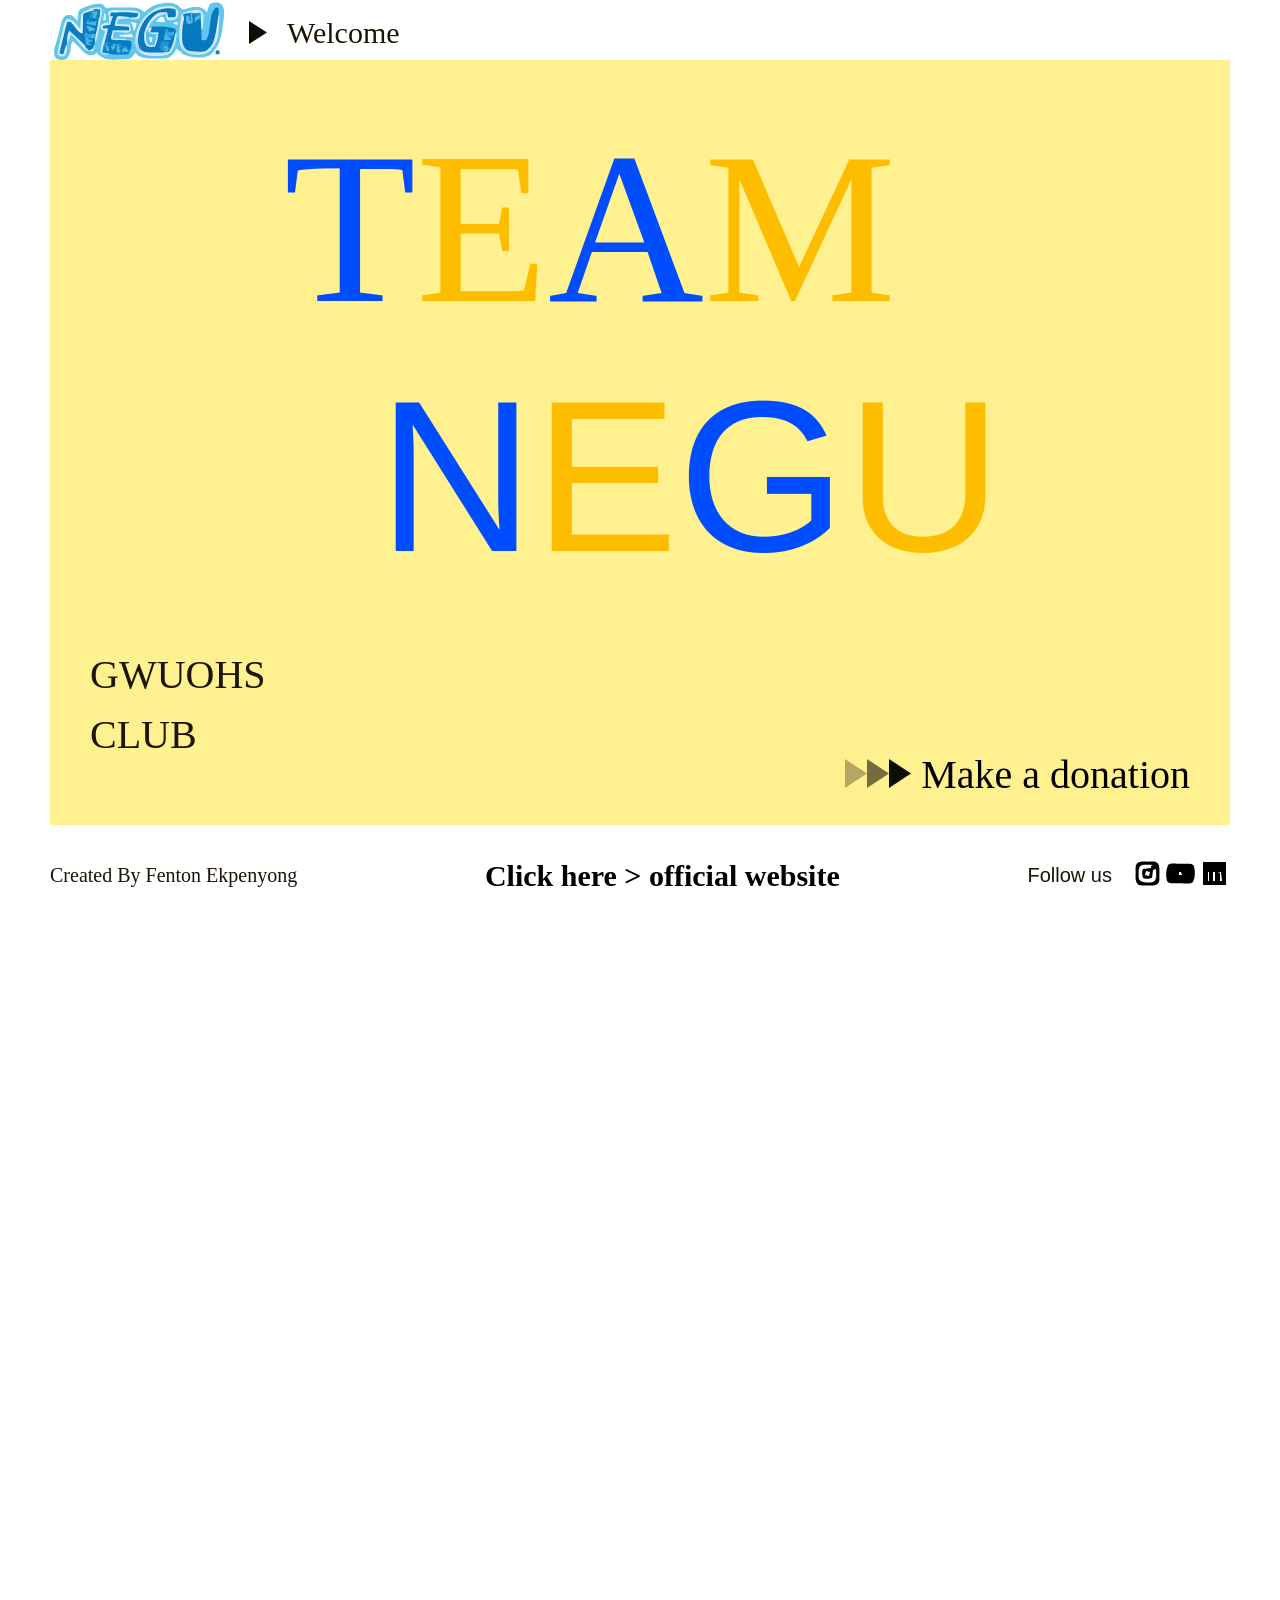
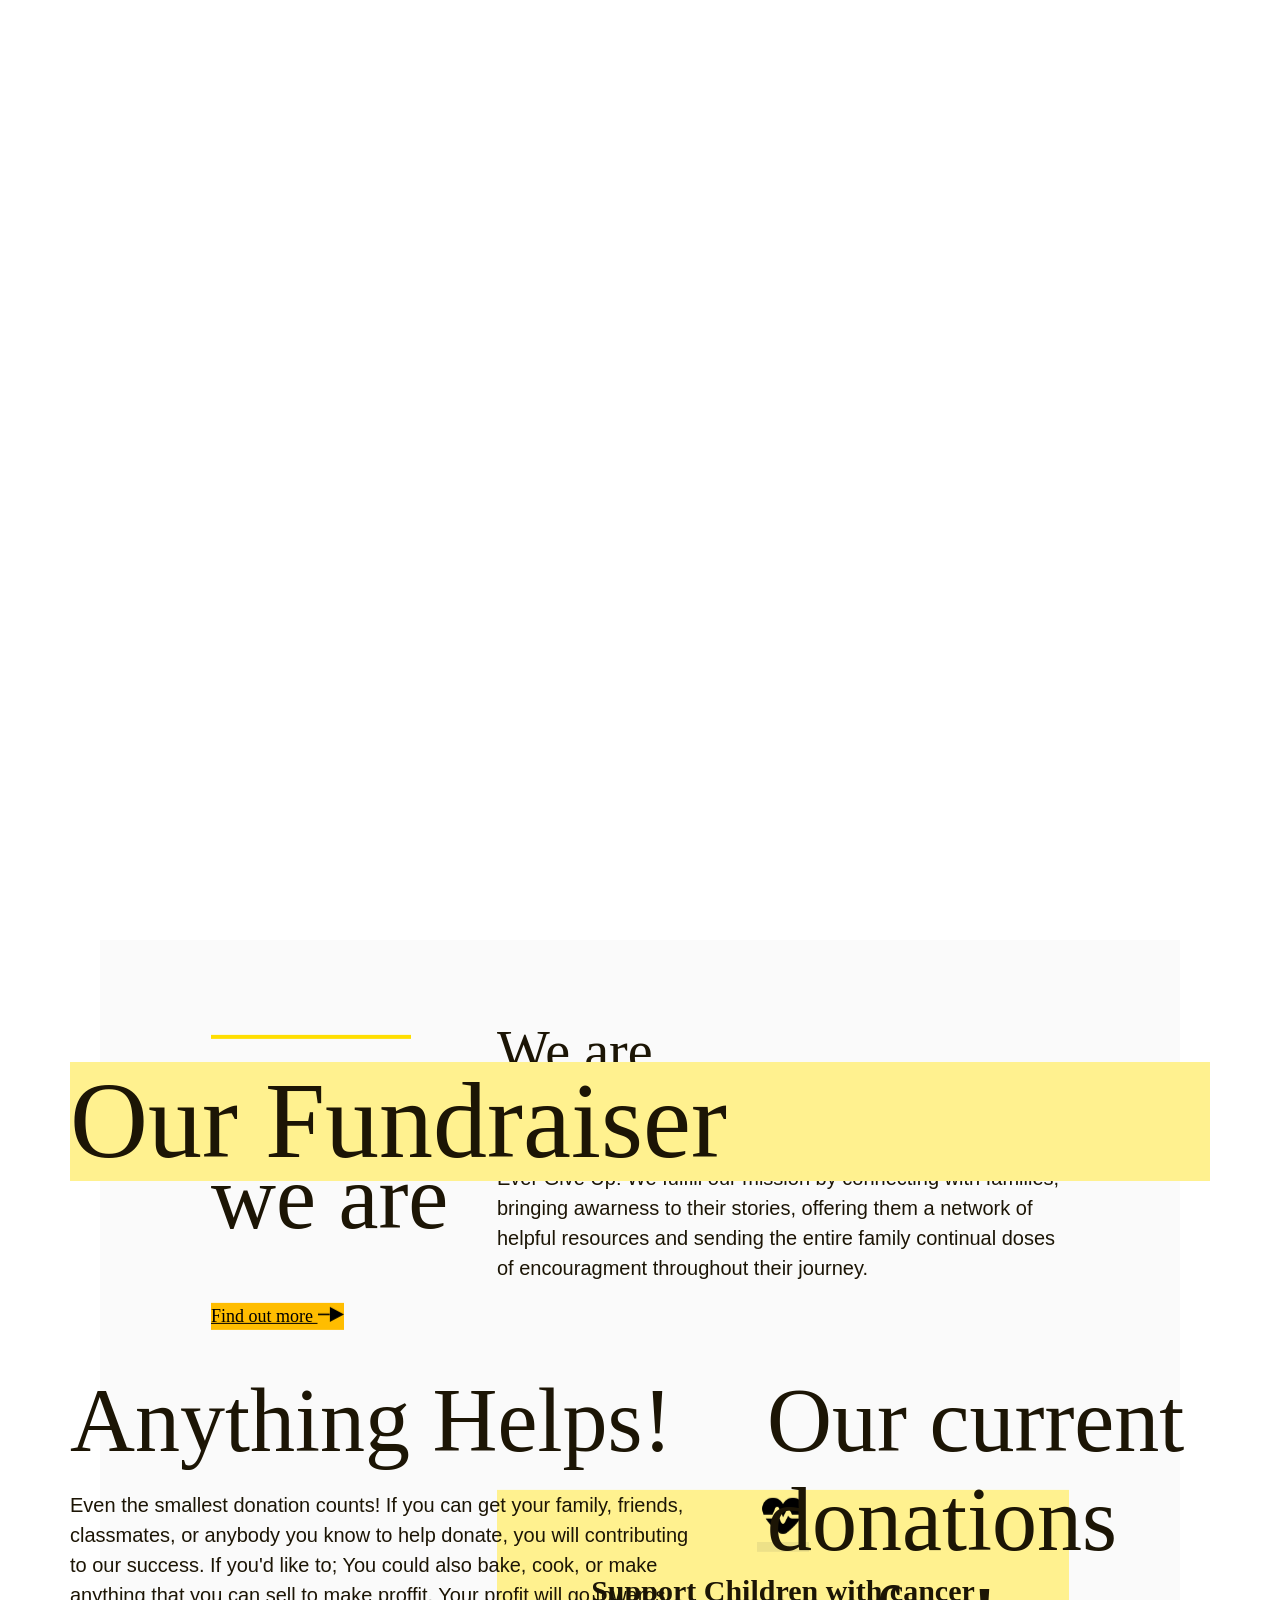
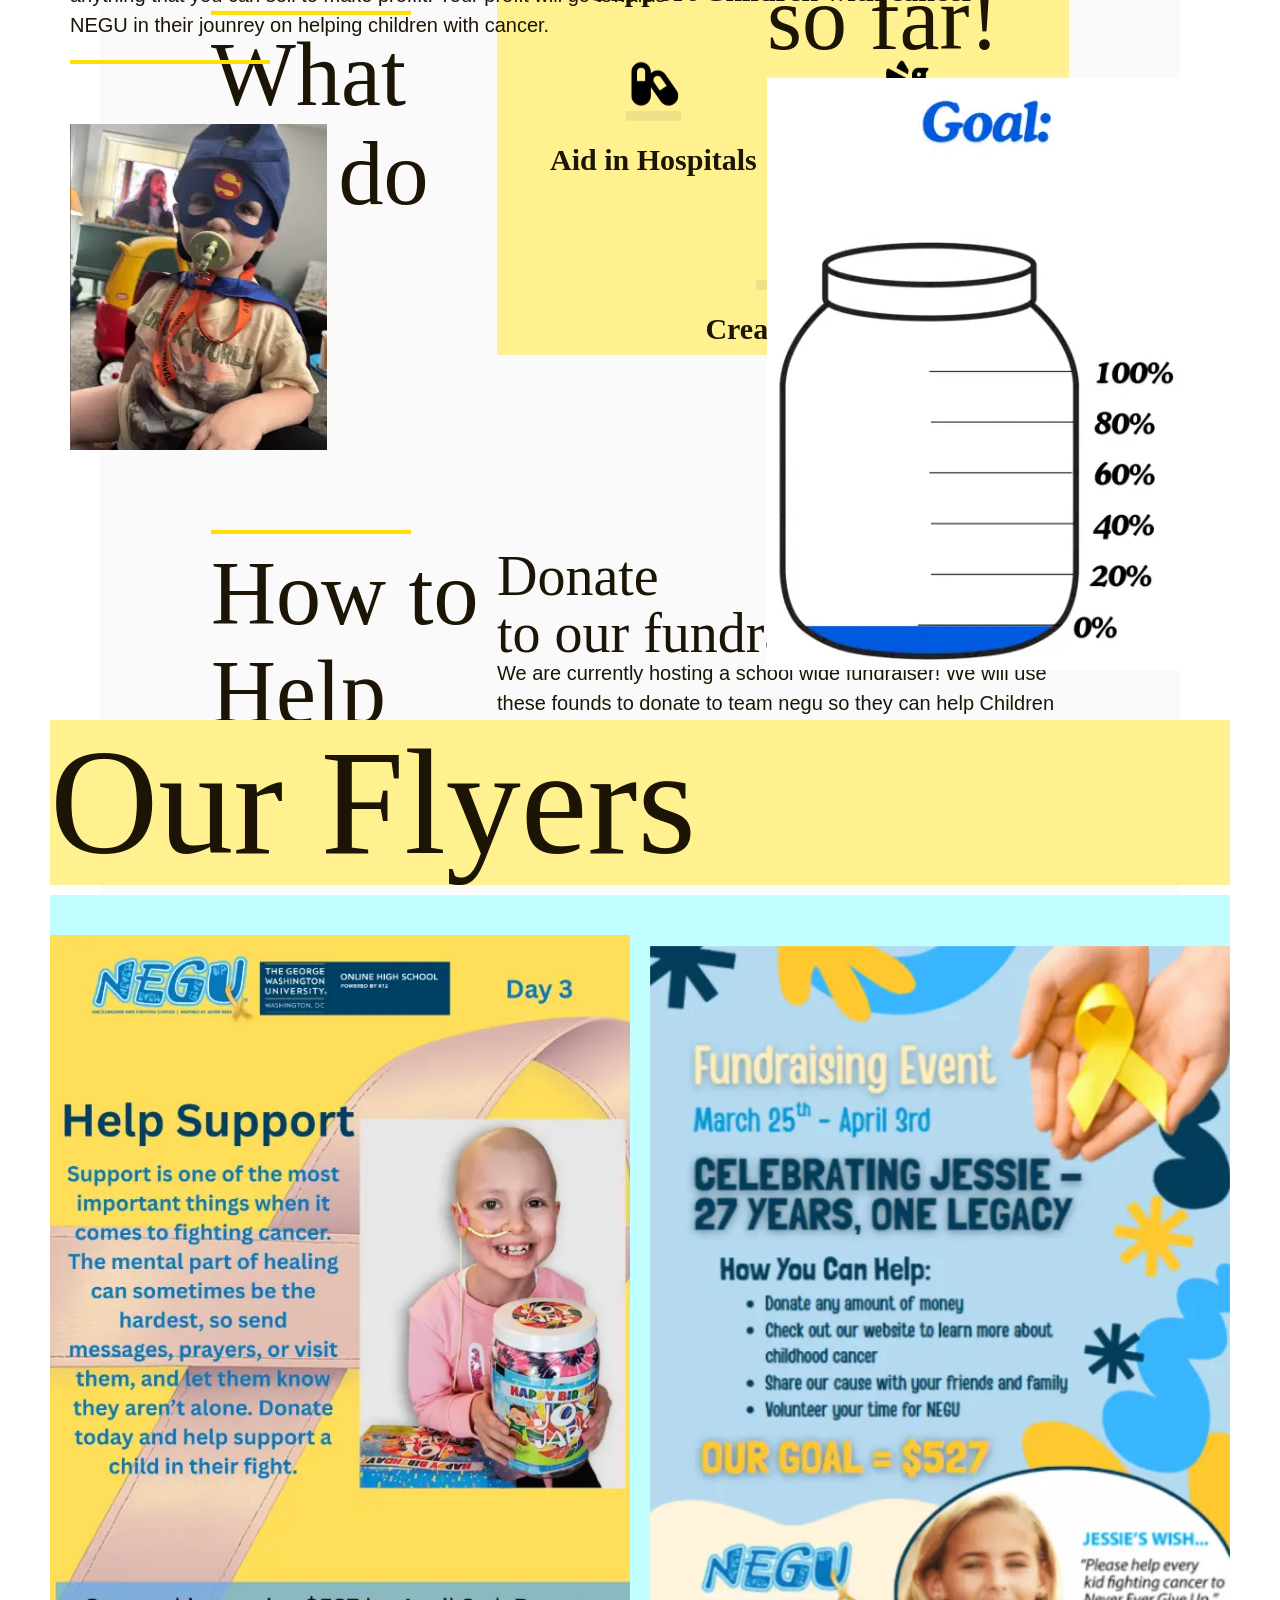
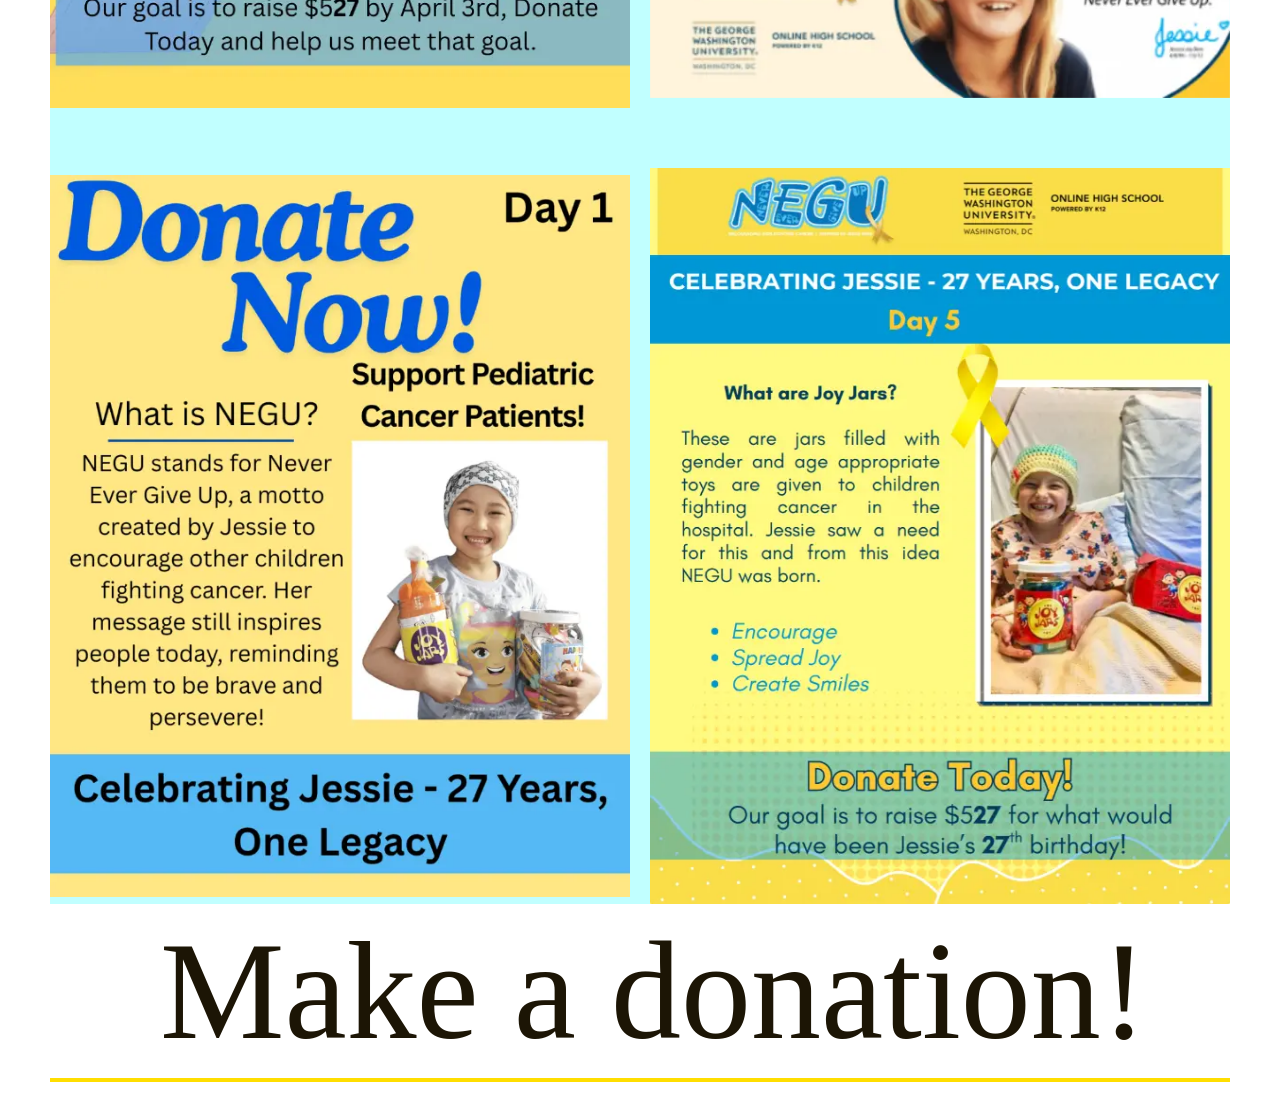
==== commit 759bebc9: "animations" ====
--- a/index.html
+++ b/index.html
@@ -57,7 +57,7 @@
     </header>
 
     <section>
-      <div class="hero">
+      <div data-aos="fade-in" data-aos-duration="2000" class="hero">
         <div class="hero-title">
           <h1 class="hero-heading-one">
             <span>T</span><span>E</span><span>A</span><span>M</span>
@@ -86,7 +86,7 @@
         </div>
       </div>
 
-      <div class="hero_footer">
+      <div data-aos="zoom-in" data-aos-duration="1000" class="hero_footer">
         <p class="name">Created By Fenton Ekpenyong</p>
         <a class="official" href="https://negu.org/"
           >Click here > official website</a
@@ -105,8 +105,8 @@
         </div>
       </div>
     </section>
-    <section class="showcase">
-      <article class="article">
+    <section data-aos="slide-up" class="showcase">
+      <article data-aos="fade-up" data-aos-duration="1000" class="article">
         <div class="container_head">
           <div class="y-line"></div>
           <h1>Who we are</h1>
@@ -126,7 +126,7 @@
           >Find out more <img src="Images/link-triangle.webp" alt=""
         /></a>
       </article>
-      <article class="article">
+      <article data-aos="fade-up" data-aos-duration="1000" class="article">
         <div class="container_head">
           <div class="y-line"></div>
           <h1>What we do</h1>
@@ -164,7 +164,7 @@
           </div>
         </div>
       </article>
-      <article class="article">
+      <article data-aos="fade-up" data-aos-duration="1000" class="article">
         <div class="container_head">
           <div class="y-line"></div>
           <h1>How to Help</h1>
@@ -185,9 +185,14 @@
         /></a>
       </article>
     </section>
-    <section class="about_page">
+    <section data-aos="fade-up" data-aos-duration="1000" class="about_page">
       <h1 class="h1-special">Our Fundraiser</h1>
-      <article class="about__page_content">
+      <article
+        data-aos="fade-right"
+        data-aos-offset="300"
+        data-aos-easing="ease-in-sine"
+        class="about__page_content"
+      >
         <div class="about-text">
           <h1>Anything Helps!</h1>
           <p>
@@ -209,7 +214,13 @@
         </div>
       </article>
     </section>
-    <footer class="flyers">
+    <footer
+      data-aos="fade-right"
+      data-aos-offset="300"
+      data-aos-easing="ease-in-sine"
+      data-aos-duration="1000"
+      class="flyers"
+    >
       <h1 class="footer__title">Our Flyers</h1>
       <div class="flyers__showcase">
         <img src="Images/flyer1x2.webp" alt="" />
--- a/css/styles.css
+++ b/css/styles.css
@@ -544,16 +544,16 @@
   position: absolute;
   top: 100%;
   left: 0;
-  width: 50%;               /* <-- now 50% of parent/nav */
+  width: 50%;               
   background-color: rgba(255, 255, 255, 0.95);
-  overflow: hidden;          /* important for height animation */
-  max-height: 0;             /* start hidden */
+  overflow: hidden;          
+  max-height: 0;             
   flex-direction: column;
   align-items: center;
   gap: 1rem;
-  padding: 0;               /* remove padding for smooth animation */
+  padding: 0;              
   z-index: 9999;
-  transition: max-height 0.5s ease, padding 0.5s ease; /* smooth */
+  transition: max-height 0.5s ease, padding 0.5s ease; 
 }
 
 
@@ -577,6 +577,6 @@
   display: flex;
 }   
 #nav-dropdown.active {
-  max-height: 300px;        /* adjust based on content height */
-  padding: 2rem 0;          /* restore padding when active */
-}+  max-height: 300px;        
+  padding: 2rem 0;          
+}
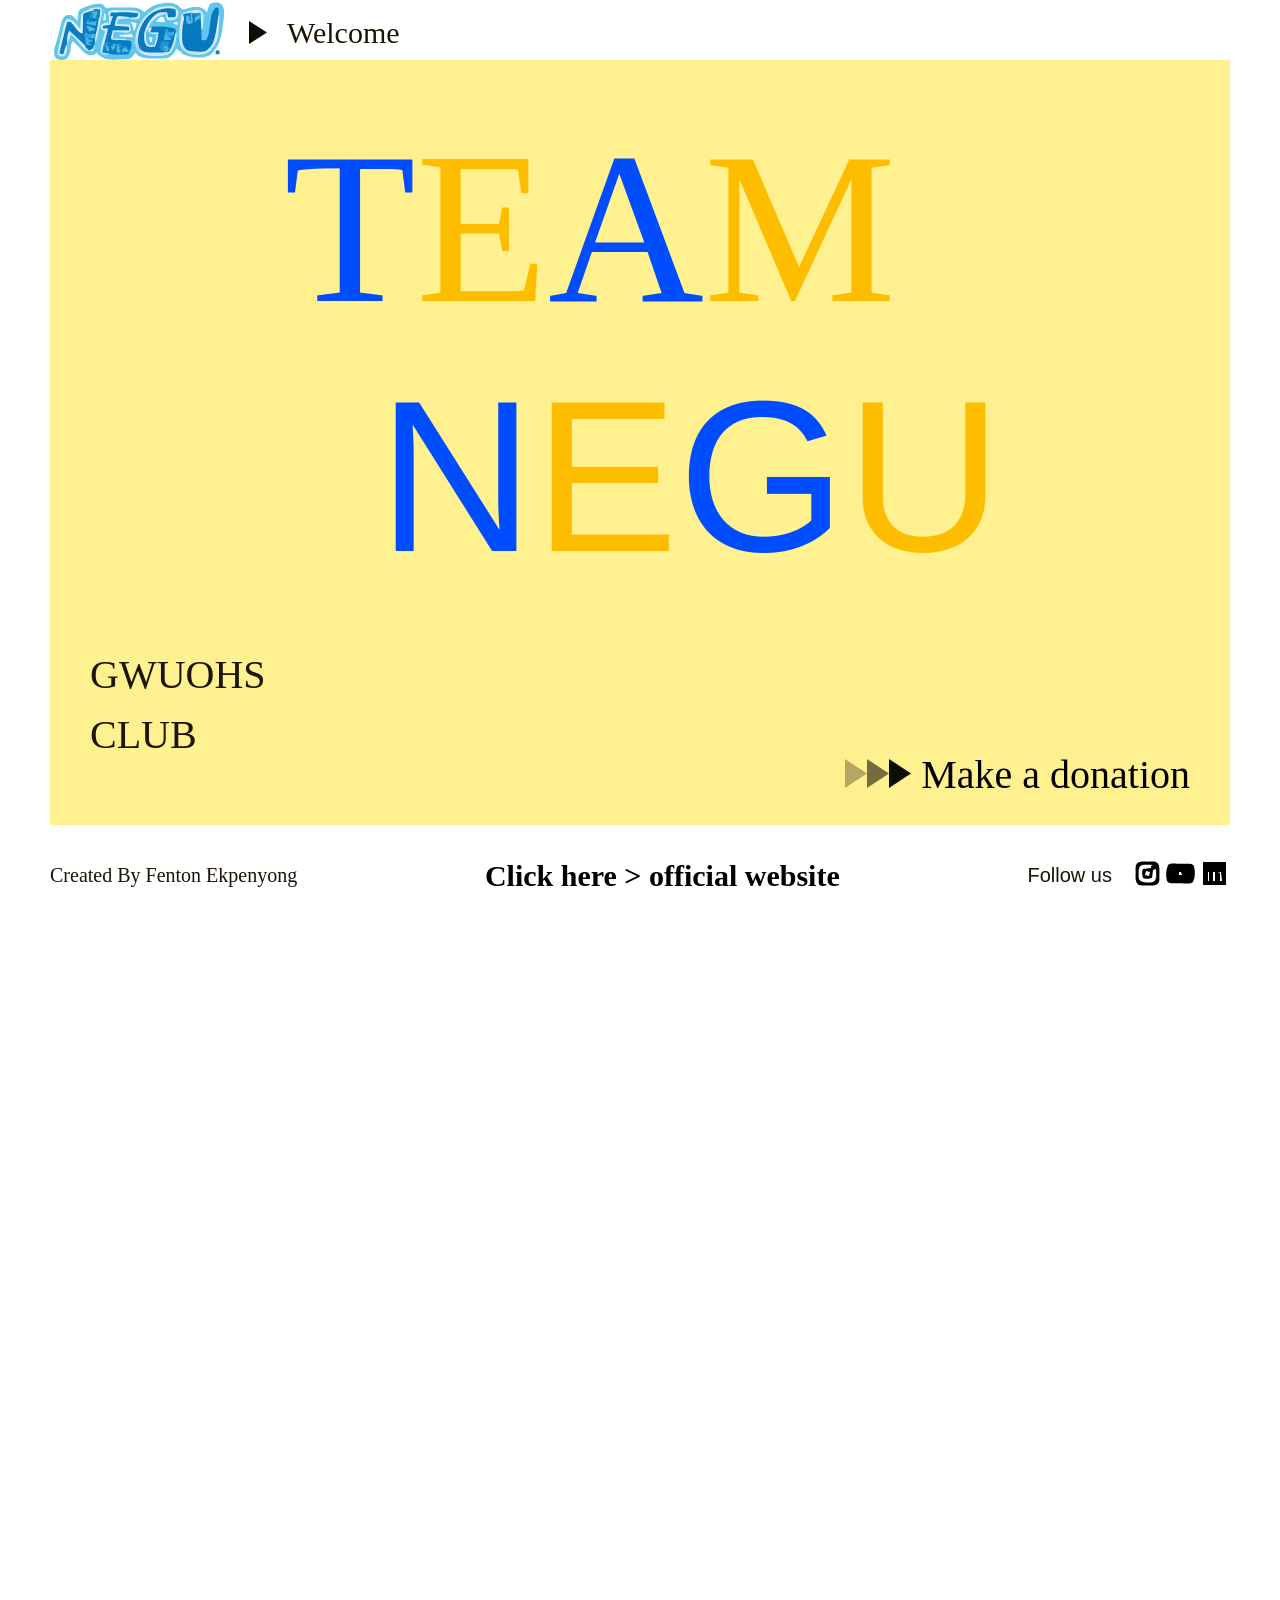
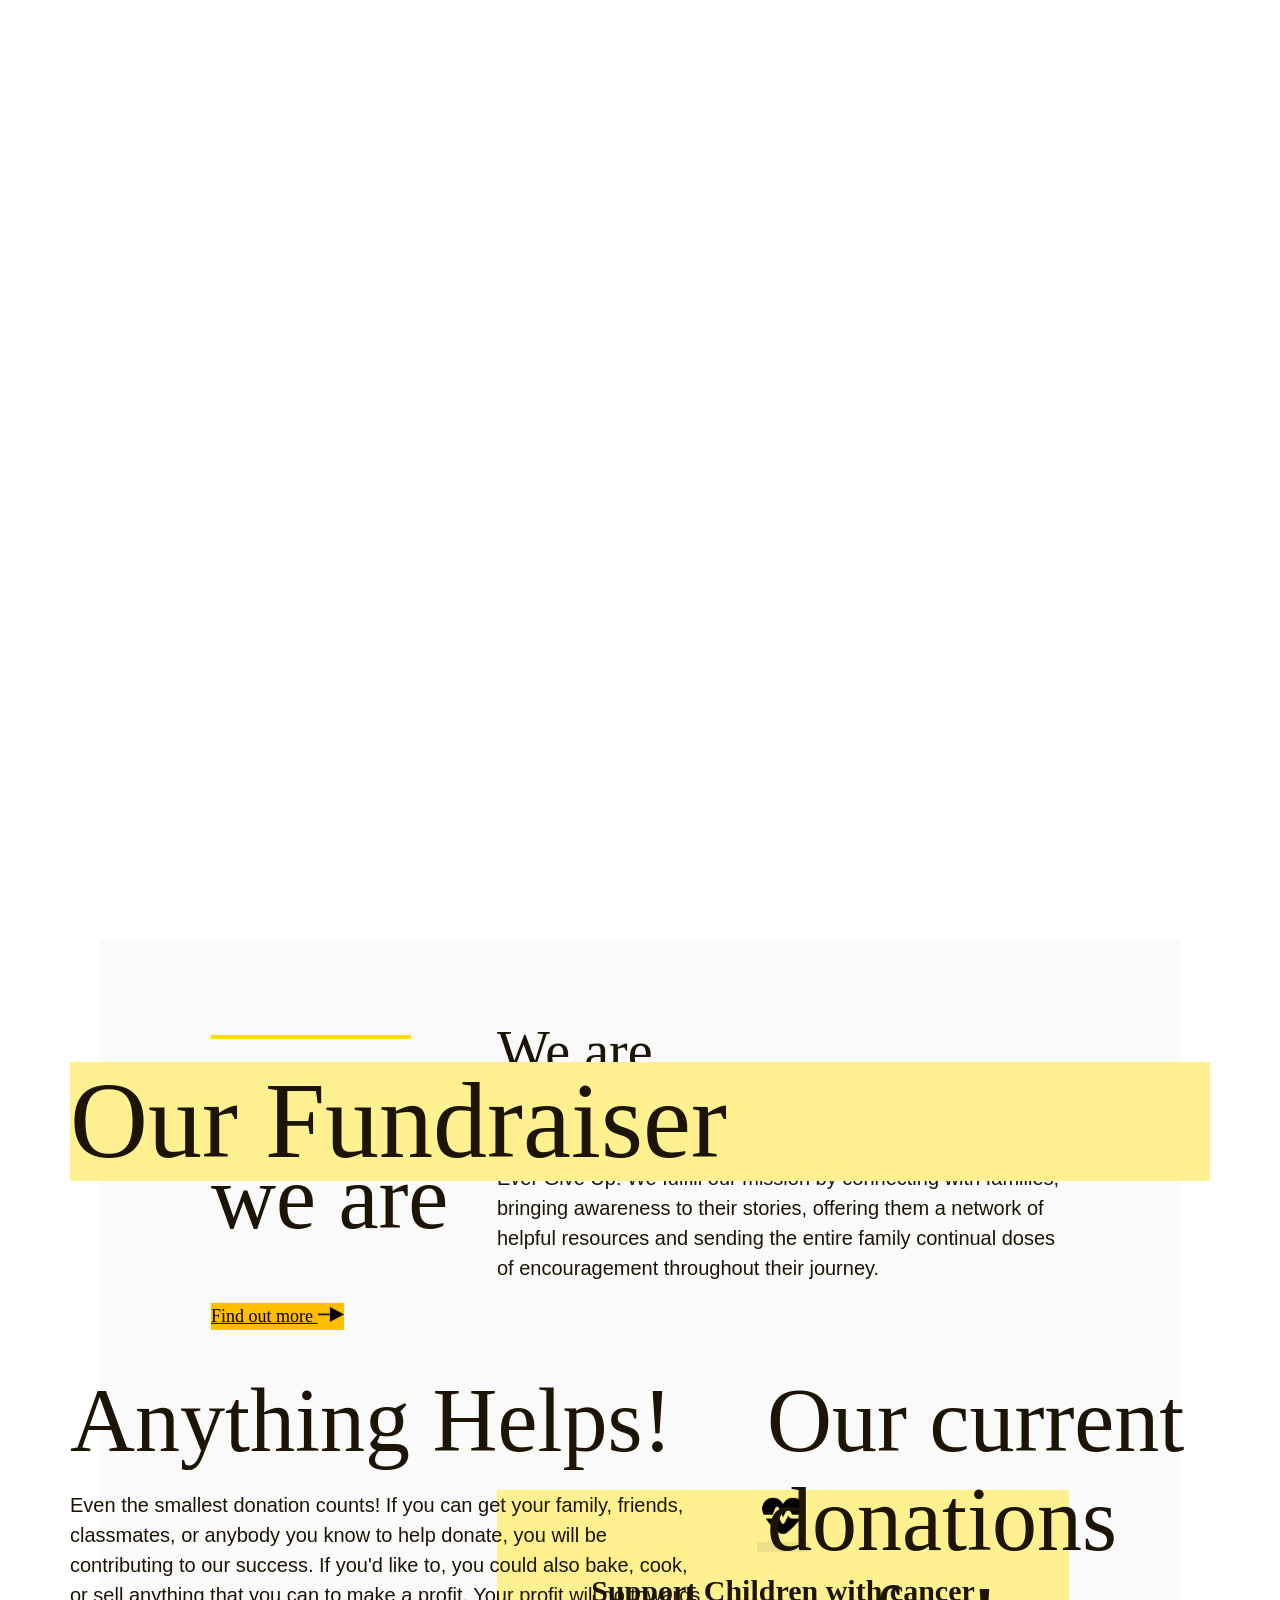
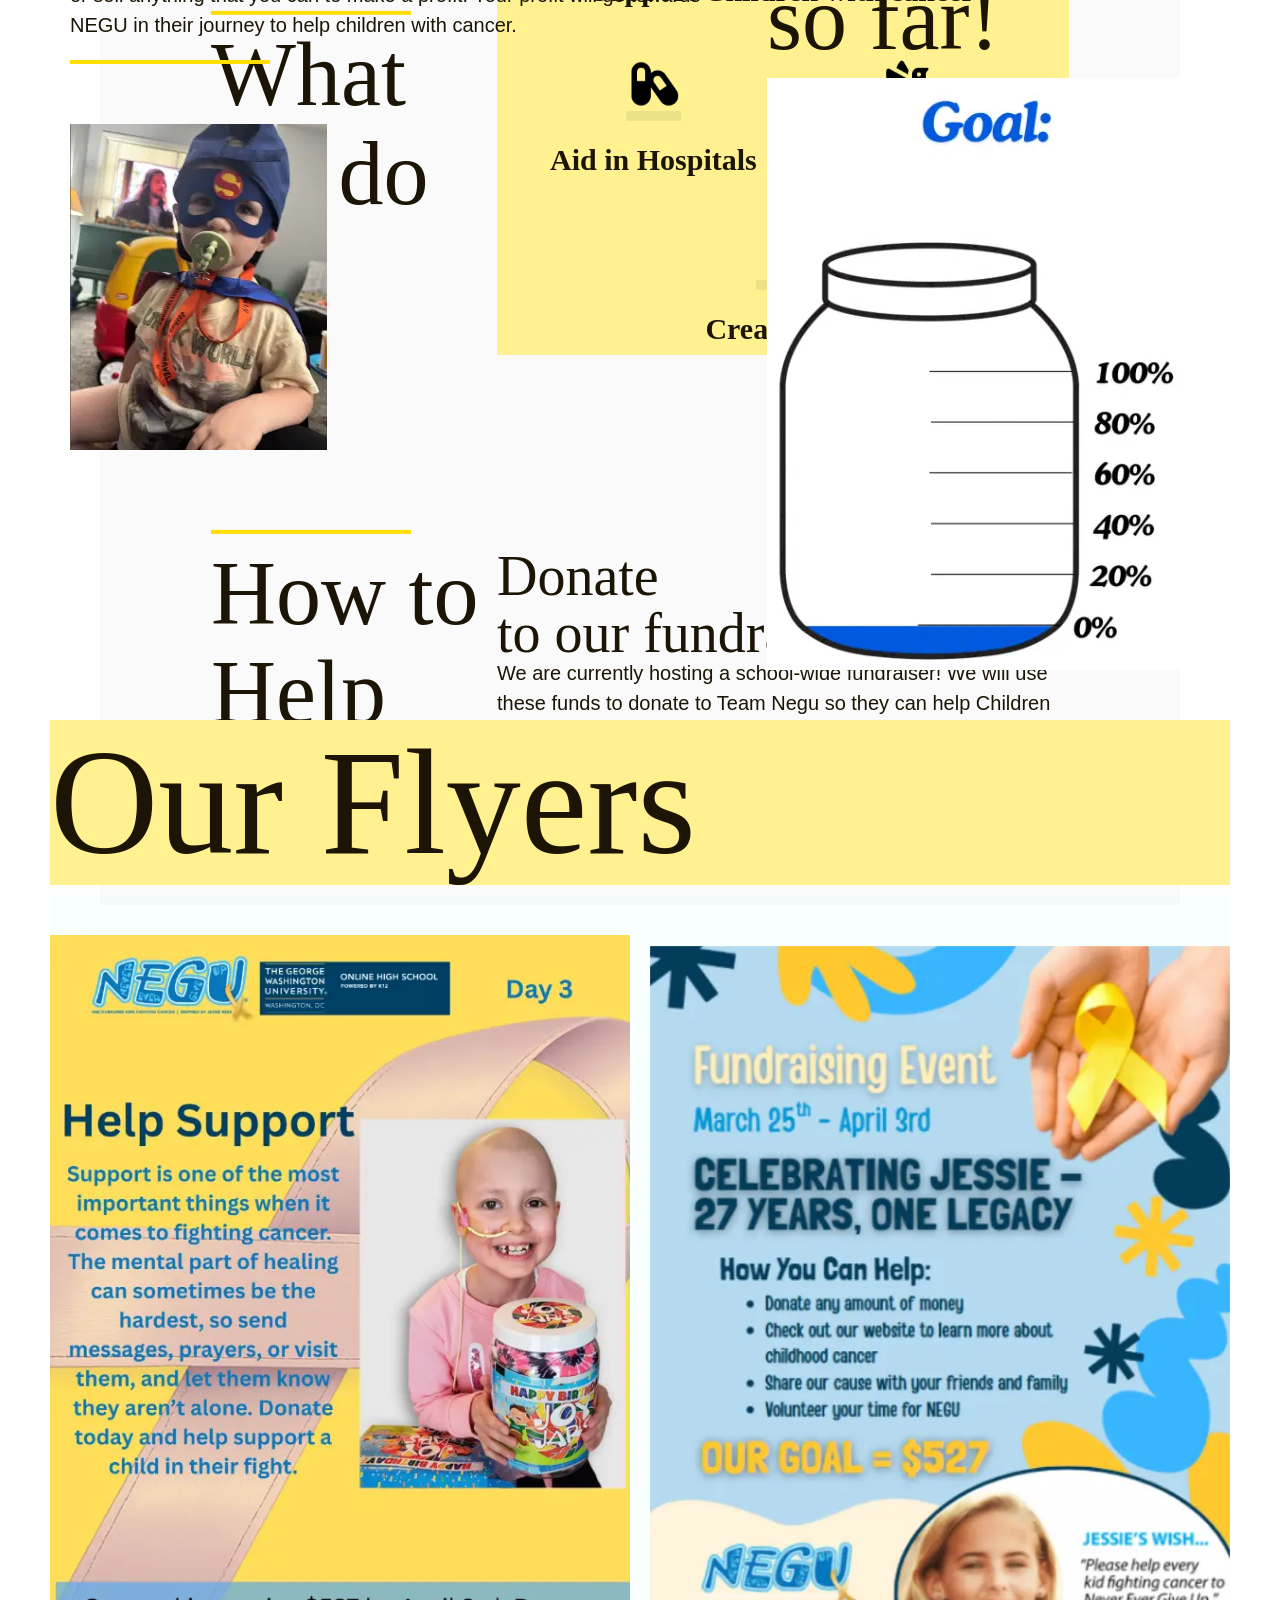
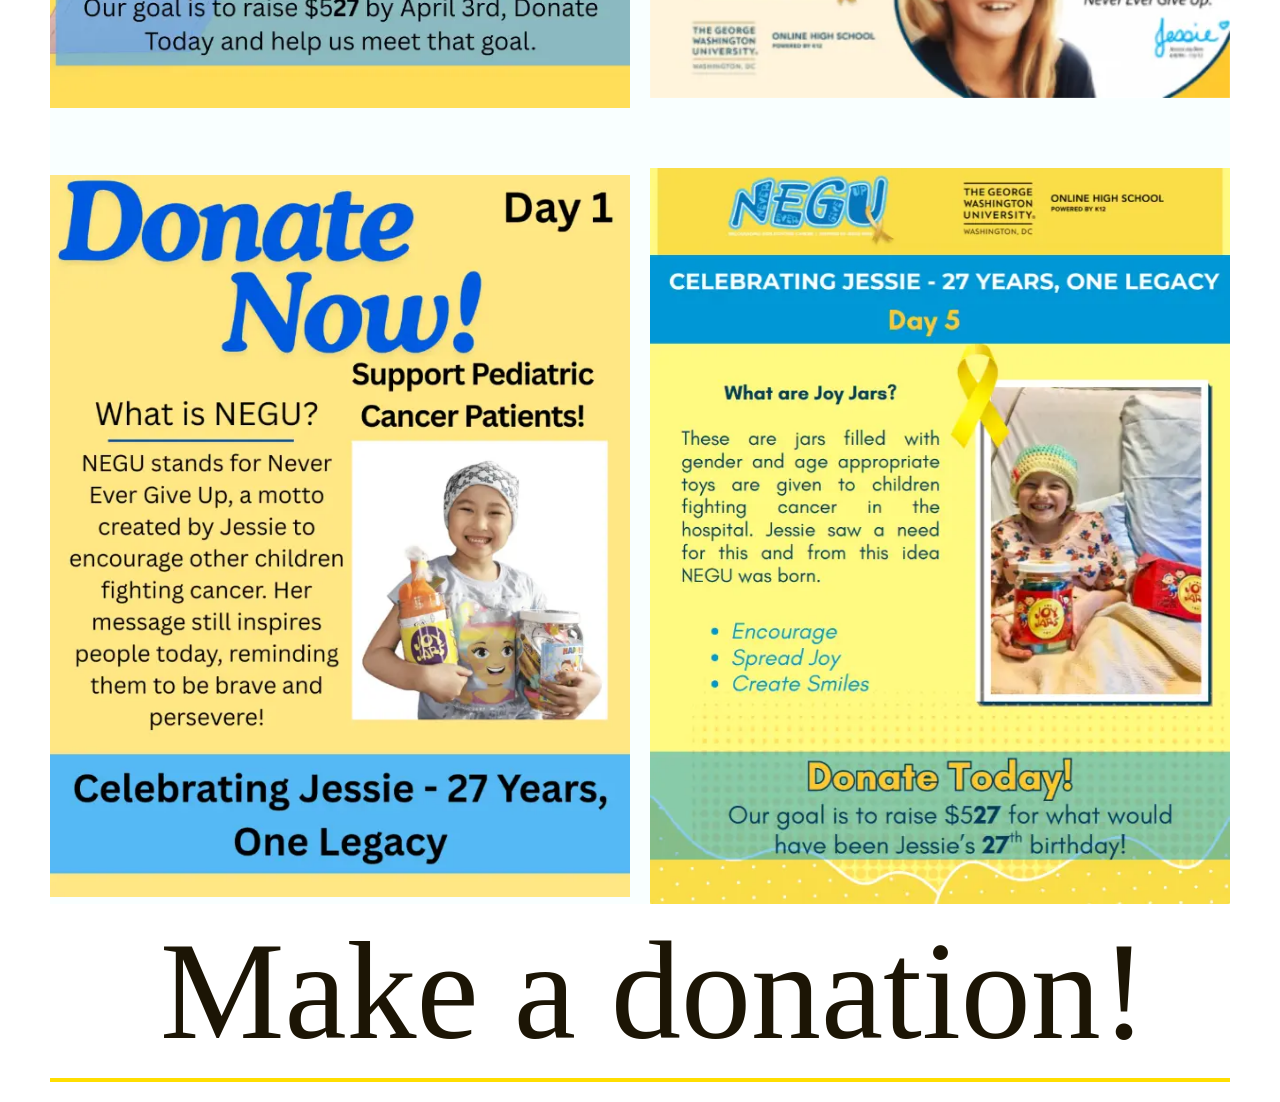
==== commit f66914b4: "grammar and minor error fixes" ====
--- a/index.html
+++ b/index.html
@@ -105,7 +105,7 @@
         </div>
       </div>
     </section>
-    <section data-aos="slide-up" class="showcase">
+    <section data-aos="slide-up" data-aos-duration="1000" class="showcase">
       <article data-aos="fade-up" data-aos-duration="1000" class="article">
         <div class="container_head">
           <div class="y-line"></div>
@@ -117,9 +117,9 @@
           <p>
             Our mission is to encourage every kid fighting cancer to Never Ever
             Give Up! We fulfill our mission by connecting with families,
-            bringing awarness to their stories, offering them a network of
+            bringing awareness to their stories, offering them a network of
             helpful resources and sending the entire family continual doses of
-            encouragment throughout their journey.
+            encouragement throughout their journey.
           </p>
         </div>
         <a class="showcase__link" href="https://negu.org/about/"
@@ -173,8 +173,8 @@
           <h2>Donate</h2>
           <h2 class="h2-special">to our fundraiser</h2>
           <p>
-            We are currently hosting a school wide fundraiser! We will use these
-            founds to donate to team negu so they can help Children who are
+            We are currently hosting a school-wide fundraiser! We will use these
+            funds to donate to Team Negu so they can help Children who are
             currently fighting cancer.
           </p>
         </div>
@@ -197,11 +197,10 @@
           <h1>Anything Helps!</h1>
           <p>
             Even the smallest donation counts! If you can get your family,
-            friends, classmates, or anybody you know to help donate, you will
-            contributing to our success. If you'd like to; You could also bake,
-            cook, or make anything that you can sell to make proffit. Your
-            profit will go towards NEGU in their jounrey on helping children
-            with cancer.
+            friends, classmates, or anybody you know to help donate, you will be
+            contributing to our success. If you'd like to, you could also bake,
+            cook, or sell anything that you can to make a profit. Your profit
+            will go towards NEGU in their journey to help children with cancer.
           </p>
           <div class="y-line"></div>
           <div class="about-image">
--- a/css/styles.css
+++ b/css/styles.css
@@ -108,7 +108,7 @@
     h3{
         font-size: 3rem;
     }
-    P{
+    p{
         font-size: 2rem;
     }
     body{
@@ -401,37 +401,6 @@
     
 }
 
-/*
-
-
-.feature {
-  gap: 4rem 2rem;
-  margin: 12rem 0;
-}
-@media screen and (min-width: 768px) {
-  .feature:nth-of-type(even) .feature__content {
-    order: 2;
-  }
-} 
-
-.grid {
-  display: grid;
-}
-
-@media screen and (min-width: 768px) {
-  .grid--1x2 {
-    grid-template-columns: repeat(2, 1fr);
-  }
-}
-
-@media screen and (min-width: 1024px) {
-  .grid--1x3 {
-    grid-template-columns: repeat(3, 1fr);
-  }
-}
-
-*/
-
 /* about page */
 .about_page{
     display: flex;
@@ -493,7 +462,7 @@
     grid-template-columns: repeat(auto-fit, 1fr);
     align-items: center;
     justify-items: center;
-    background-color: rgb(193, 255, 255);
+    background-color: rgb(193, 255, 255, 0.1);
 
 }
 
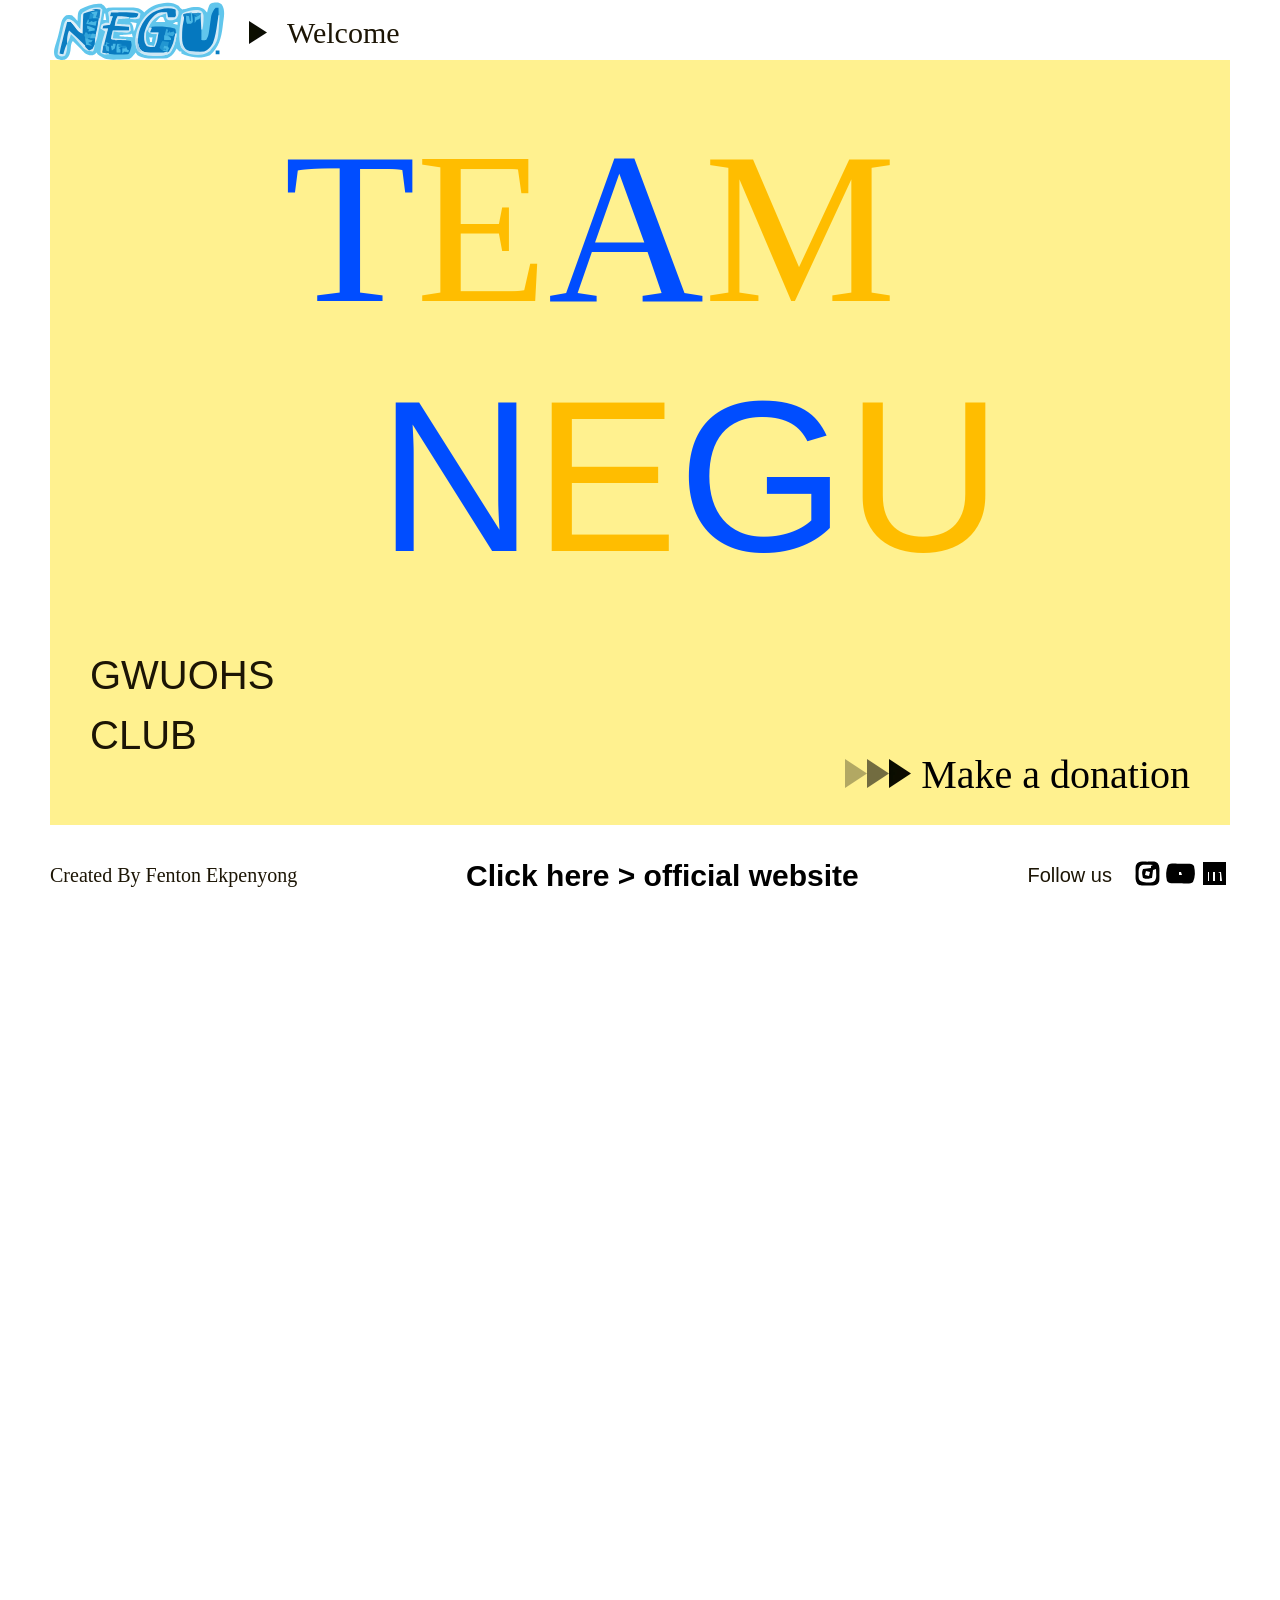
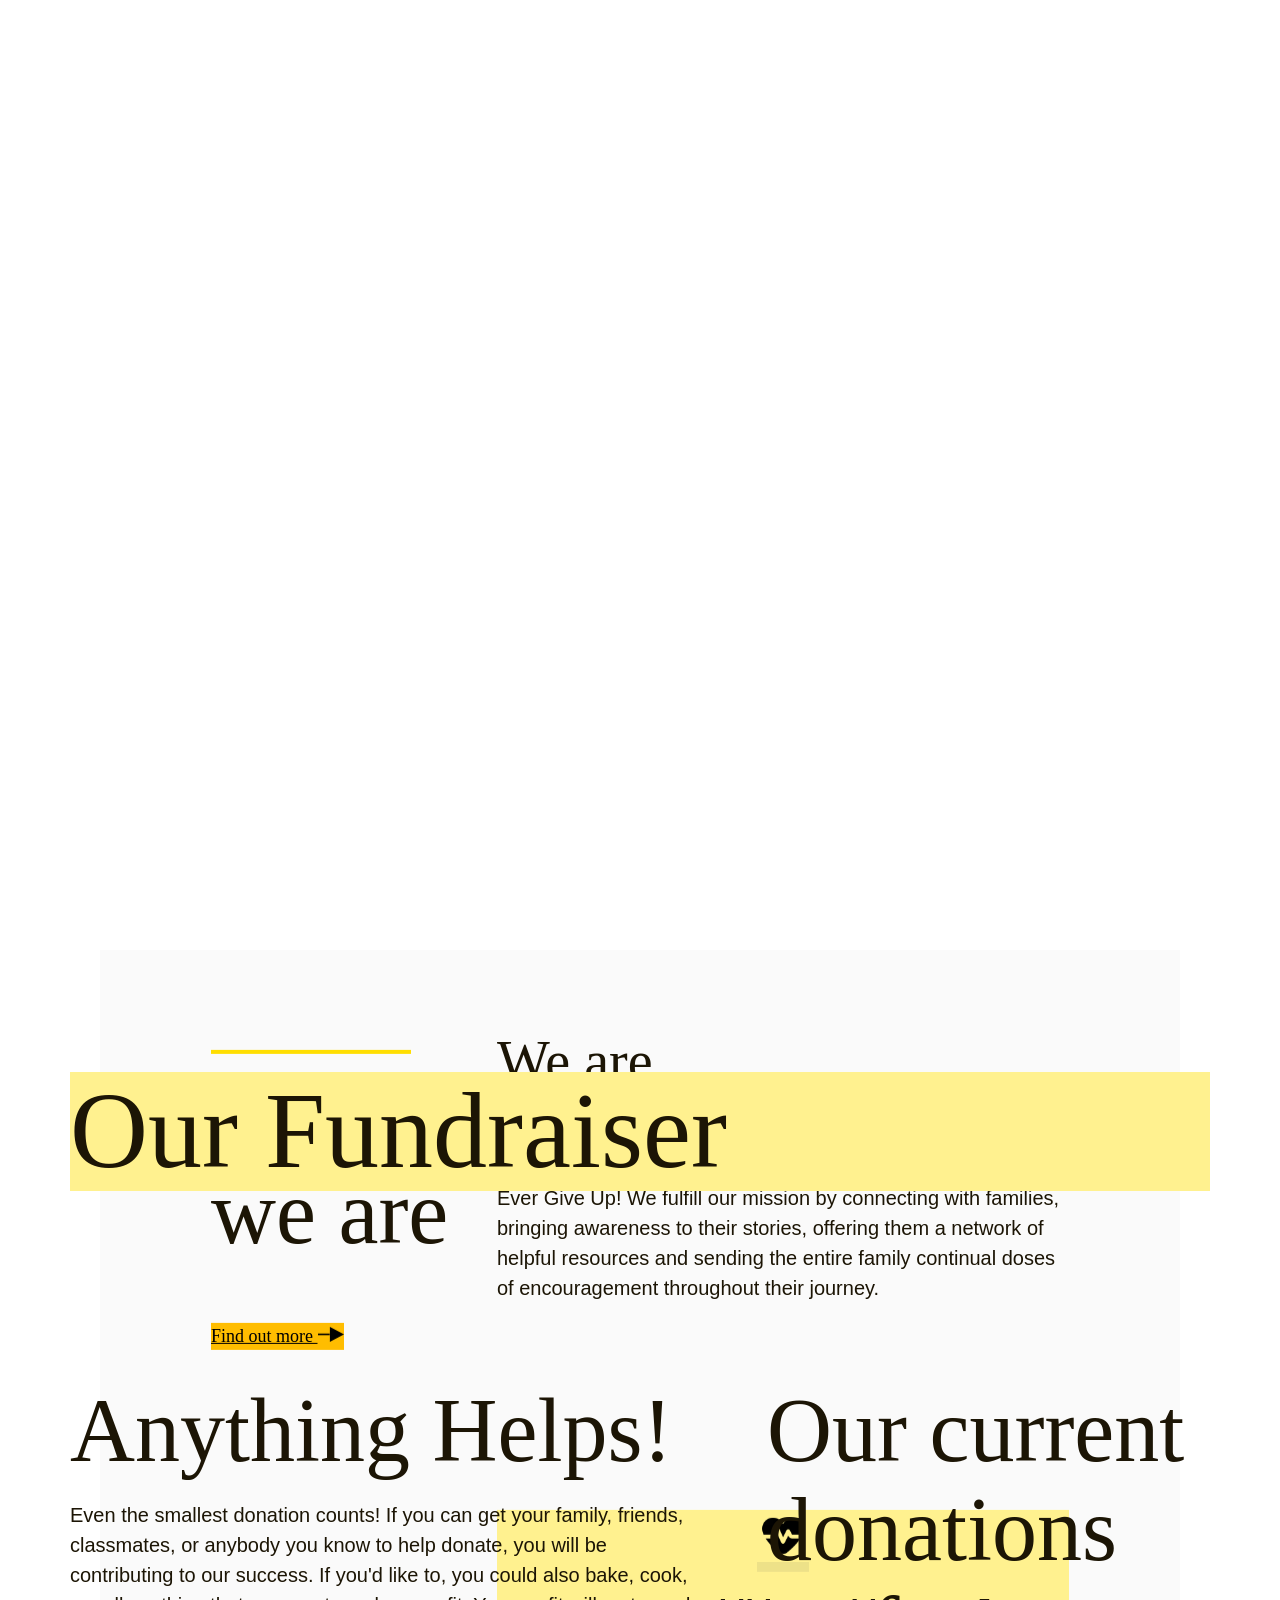
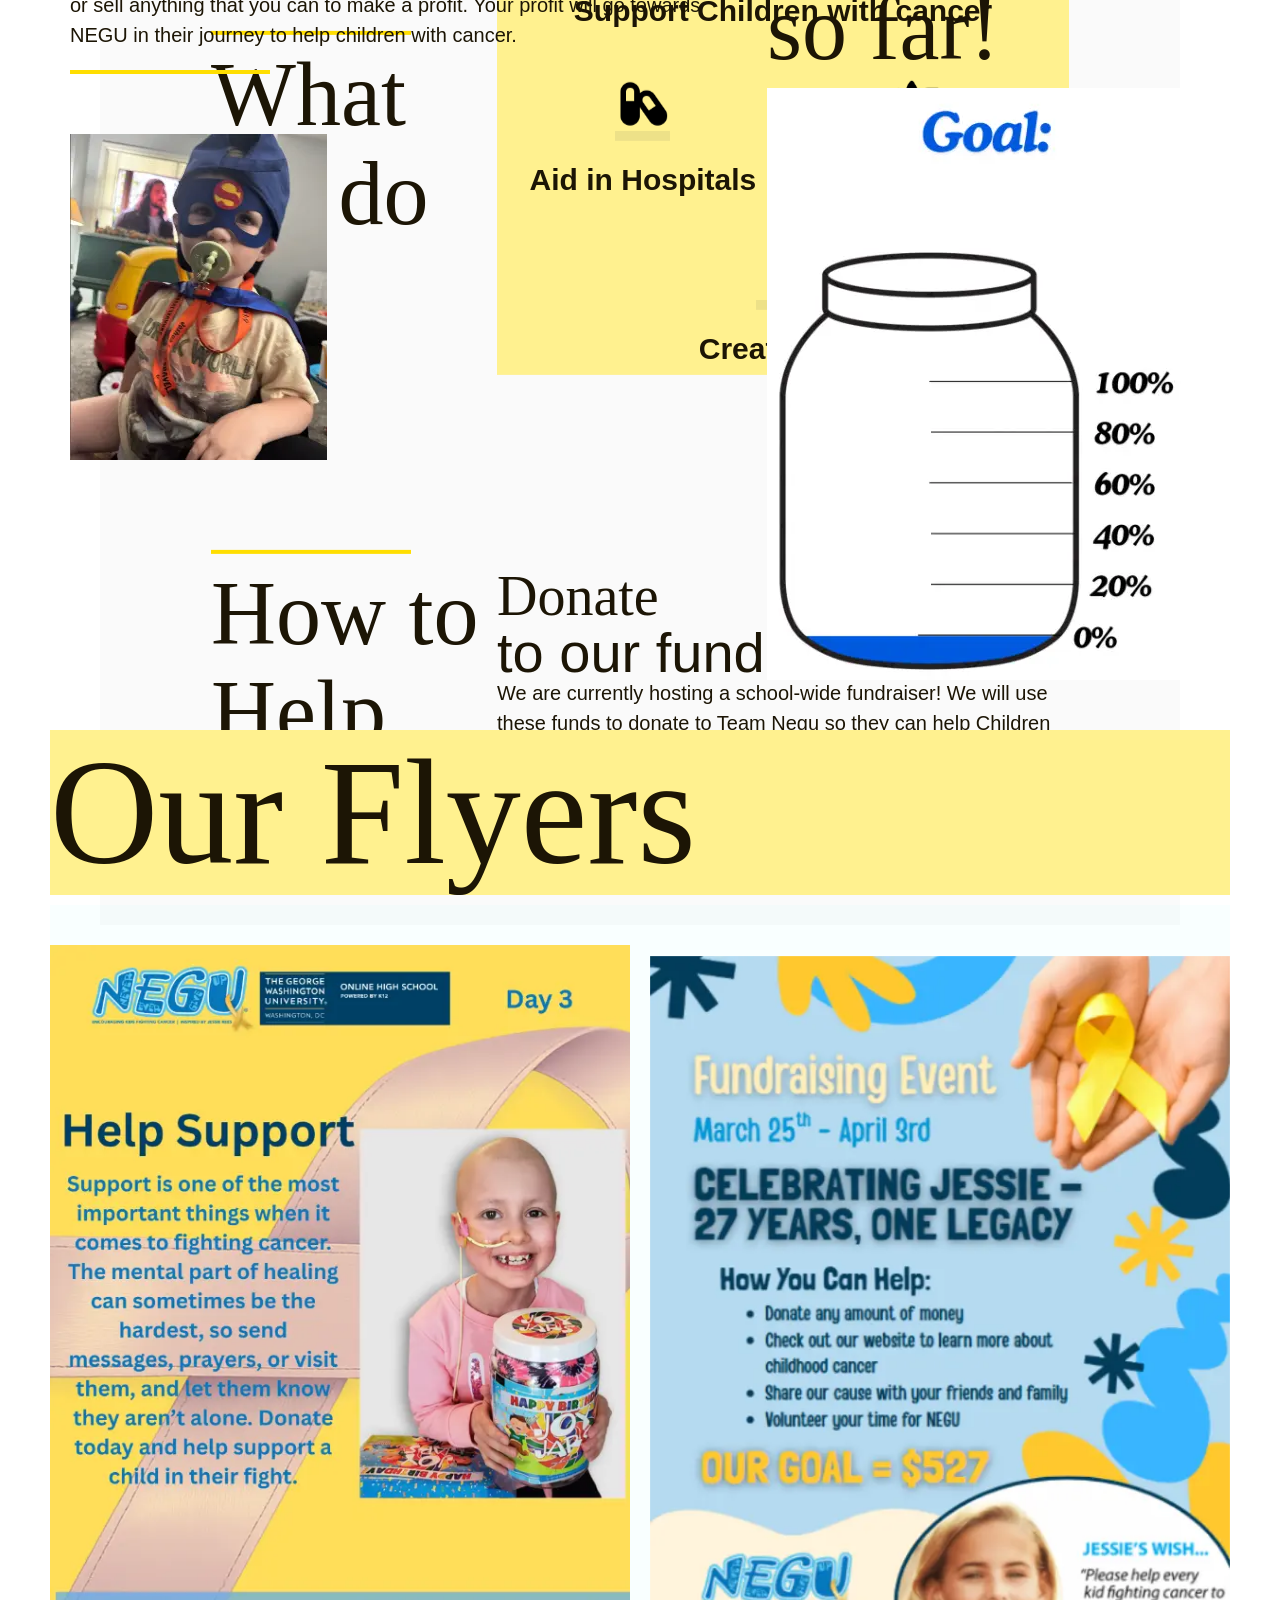
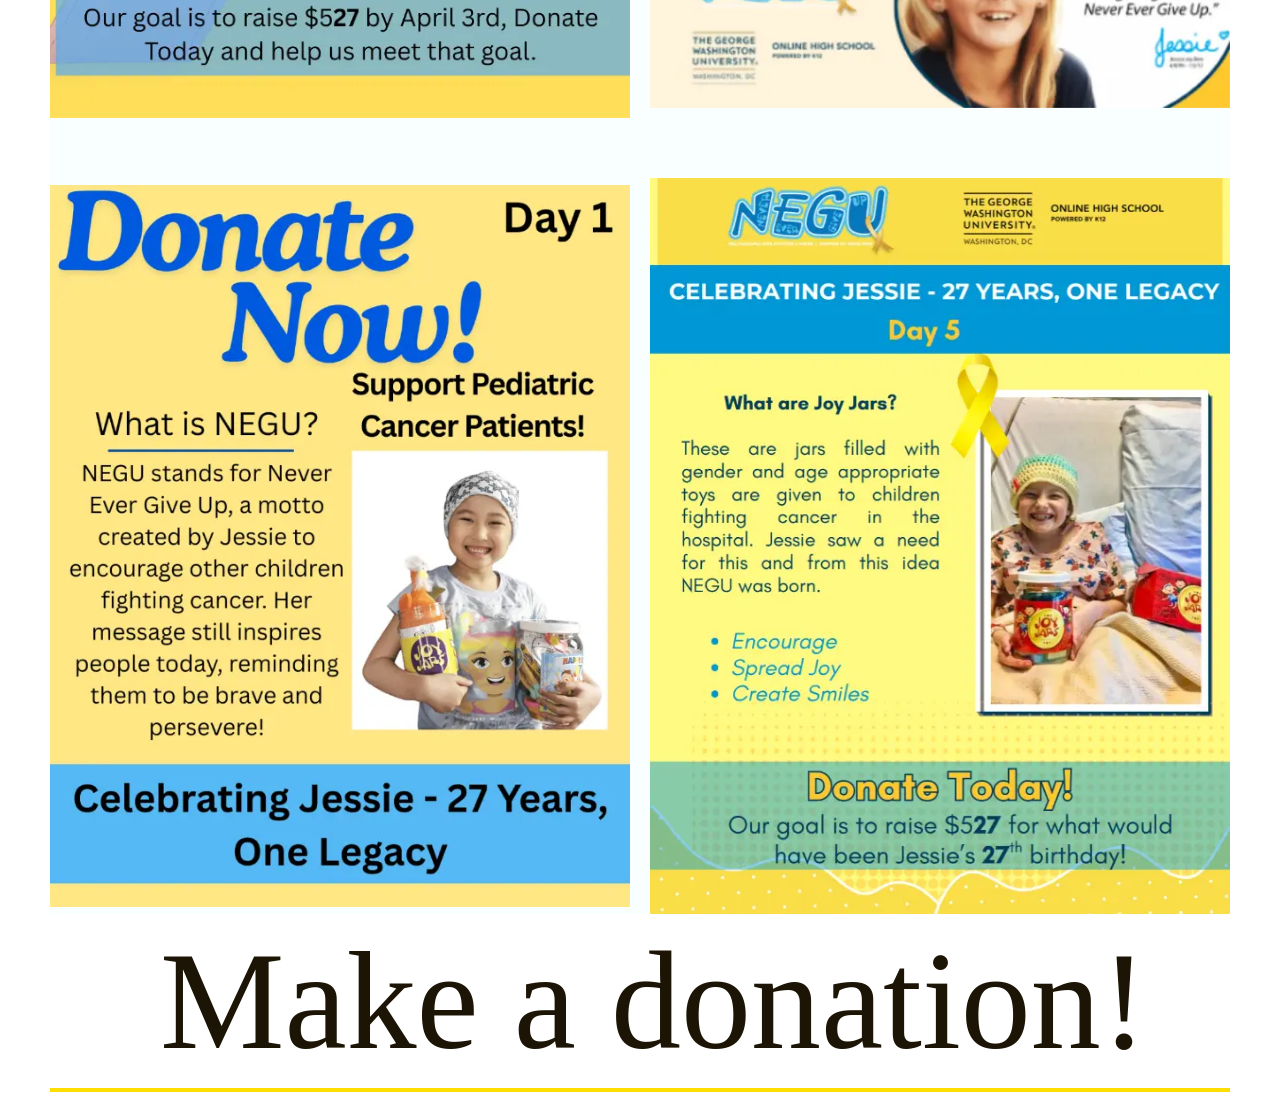
==== commit 9e48d0d9: "fixing fonts" ====
--- a/index.html
+++ b/index.html
@@ -5,7 +5,7 @@
     <meta name="viewport" content="width=device-width, initial-scale=1.0" />
     <meta
       name="keywords"
-      content="(Cancer awarness, Health, Team NEGU, GWUOHS, School Project)"
+      content="(Cancer awareness, Health, Team NEGU, GWUOHS, School Project)"
     />
     <meta
       name="description"
@@ -113,7 +113,7 @@
         </div>
         <div class="container_body">
           <h2>We are</h2>
-          <h2 class="h2-special">a cancer awarness club</h2>
+          <h2 class="h2-special">a cancer awareness club</h2>
           <p>
             Our mission is to encourage every kid fighting cancer to Never Ever
             Give Up! We fulfill our mission by connecting with families,
@@ -232,7 +232,6 @@
         <div class="footer__line"></div>
       </div>
     </footer>
-
     <script src="main.js"></script>
     <script src="https://unpkg.com/aos@next/dist/aos.js"></script>
     <script>
--- a/css/styles.css
+++ b/css/styles.css
@@ -8,6 +8,70 @@
     --color-accent-two: #FFBD00;
 }
 
+/* Fonts */
+/* Modern No. 20 - TTF */
+@font-face {
+  font-family: 'Modern No. 20';
+  src: url('fonts/modern-no-20-regular.ttf') format('truetype');
+  font-weight: normal;
+  font-style: normal;
+}
+
+/* Forte MT - OTF */
+@font-face {
+  font-family: 'Forte';
+  src: url('fonts/forte-mt-regular.otf') format('opentype');
+  font-weight: normal;
+  font-style: normal;
+}
+
+/* Haettenschweiler / Britannic Bold Bold - TTF */
+@font-face {
+  font-family: 'Britannic Bold';
+  src: url('fonts/britannic-bold-bold.ttf') format('truetype');
+  font-weight: normal;
+  font-style: normal;
+}
+
+/* Gill Sans MT Bold - TTF */
+@font-face {
+  font-family: 'Gill Sans MT';
+  src: url('fonts/gill-sans-mt-bold.ttf') format('truetype');
+  font-weight: bold;
+  font-style: normal;
+}
+
+/* ITC Eras Light - OTF */
+@font-face {
+  font-family: 'ITC Eras Light';
+  src: url('fonts/itc-eras-light-regular.otf') format('opentype');
+  font-weight: normal;
+  font-style: normal;
+}
+
+/* Eras Light ITC - TTF */
+@font-face {
+  font-family: 'Eras Light ITC';
+  src: url('fonts/eras-light-itc-regular.ttf') format('truetype');
+  font-weight: normal;
+  font-style: normal;
+}
+
+/* Felix Titling - TTF */
+@font-face {
+  font-family: 'Felix Titling';
+  src: url('fonts/felix-titling-regular.ttf') format('truetype');
+  font-weight: normal;
+  font-style: normal;
+}
+
+/* Engravers MT - TTF */
+@font-face {
+  font-family: 'Engravers MT';
+  src: url('fonts/engravers-mt-regular.ttf') format('truetype');
+  font-weight: normal;
+  font-style: normal;
+}
 
 *, *::after, *::before{
     box-sizing: border-box;
@@ -31,14 +95,6 @@
     color: black;
 }
 
-/* Fonts: 
-Franklin Gothic Demi Cond
-Forte
-Haettenschweiler
-Felix Titling
-Informal Roman
-MV Boli
-*/
 
 h1, h2, h3{
     margin-bottom: 1rem;
@@ -48,7 +104,7 @@
 
 h1{
     font-size: 7rem;
-    font-family: 'Modern No. 20 Regular';
+    font-family: 'Modern No. 20', serif;
     font-weight: 100;
 }
 .h1-special{
@@ -56,33 +112,33 @@
 }
 h2{
     font-size: 5rem;
-    font-family: 'Felix Titling Regular';
+    font-family: 'Felix Titling', serif;
     font-weight: 100;
 }
 .h2-special{
-    font-family: 'Gill Sans MT';
+    font-family: 'Gill Sans MT', sans-serif;
 }
 
 .make-a-donation{
-    font-family: 'Forte';
+    font-family: 'Forte', cursive;
     font-size: 3rem;
 }
 .name{
-    font-family: 'Felix Titling Regular';
+    font-family: 'Felix Titling', serif;
     font-size: 1.5rem;
 }
 .gwuohs{
-    font-family: 'Britannic Bold Bold';
+    font-family: 'Britannic Bold', sans-serif;
     font-size: 3rem;
 }
 h3{
     font-size: 3.5rem;
-    font-family: 'Britannic Bold Bold';
+    font-family: 'Britannic Bold', sans-serif;
 
 }
 p{
     font-size: 2.4rem;
-    font-family:'ITC Eras Light', sans-serif; 
+    font-family: 'ITC Eras Light', sans-serif;  
 }
 @media screen and (min-width: 1024px){
 
@@ -99,7 +155,6 @@
         font-size: 4rem;
     }
     .gwuohs{
-        font-family: 3.5rem;
         font-size: 4rem;
     }
     .name{
@@ -132,7 +187,7 @@
 }
 
 .nav-text{
-    font-family: 'Forte';
+    font-family: 'Forte', cursive;
 }
 
 @media screen and (min-width: 1024px){
@@ -141,11 +196,9 @@
     }
 }
 
-/* Layout */
 
 
 /* hero */
-
 
 .hero{
     background: var(--color-secondary);
@@ -153,8 +206,7 @@
     display: flex;
     flex-wrap: wrap;
     flex-direction: column;
-    /* align-items: center;*/
-    /*justify-content: center;*/
+    
 } 
 
 .hero-title{
@@ -177,7 +229,7 @@
 .hero-heading-one{
     margin: 1rem;
     font-size: 8rem;
-    font-family: 'Felix Titling Regular';
+    font-family: 'Felix Titling', serif;
     padding-right: 10rem;
 }
 
@@ -195,7 +247,7 @@
 }
 
 .official{
-    font-family: 'Britannic Bold Bold';
+    font-family: 'Britannic Bold', sans-serif;
     font-size: 3rem;
     font-weight: bold;
 }
@@ -207,22 +259,12 @@
     color: var(--color-accent-one); 
 }
 
-/* even letters */
+
 .hero-heading span:nth-child(even),
 .hero-heading-one span:nth-child(even) {
-    color: var(--color-accent-two); /* yellow */
-}
-@media screen and (min-width: 1024px){
-   /* .hero{
-        align-content: center;
-        height: 90vh;
-    }
-    .hero-heading{
-        font-size: 24vh;
-    }
-    .hero-heading-one{
-        font-size: 24vh;
-    }*/ 
+    color: var(--color-accent-two); 
+}
+@media screen and (min-width: 1024px){
 
     .hero-heading{
         font-size: 24vh;
@@ -357,7 +399,7 @@
 }
 
 .showcase__link{
-    font-family: 'Felix Titling Regular';
+    font-family: 'Felix Titling', serif;
     font-size: 1.5rem;
     background-color: var(--color-accent-two);
     text-decoration:underline;
@@ -454,10 +496,6 @@
 }
 
 .flyers__showcase{
-    /*display: flex;
-    flex-wrap: wrap;
-    gap: 2rem;
-    justify-content: center;*/
     display: grid;
     grid-template-columns: repeat(auto-fit, 1fr);
     align-items: center;
@@ -489,7 +527,7 @@
 .footer-end{
     margin: 1rem;
     font-size: 5rem;
-    font-family: 'Modern No. 20 Regular';
+    font-family: 'Modern No. 20', serif;
     padding-left: 10rem;
     align-self: center;
     justify-self: center;
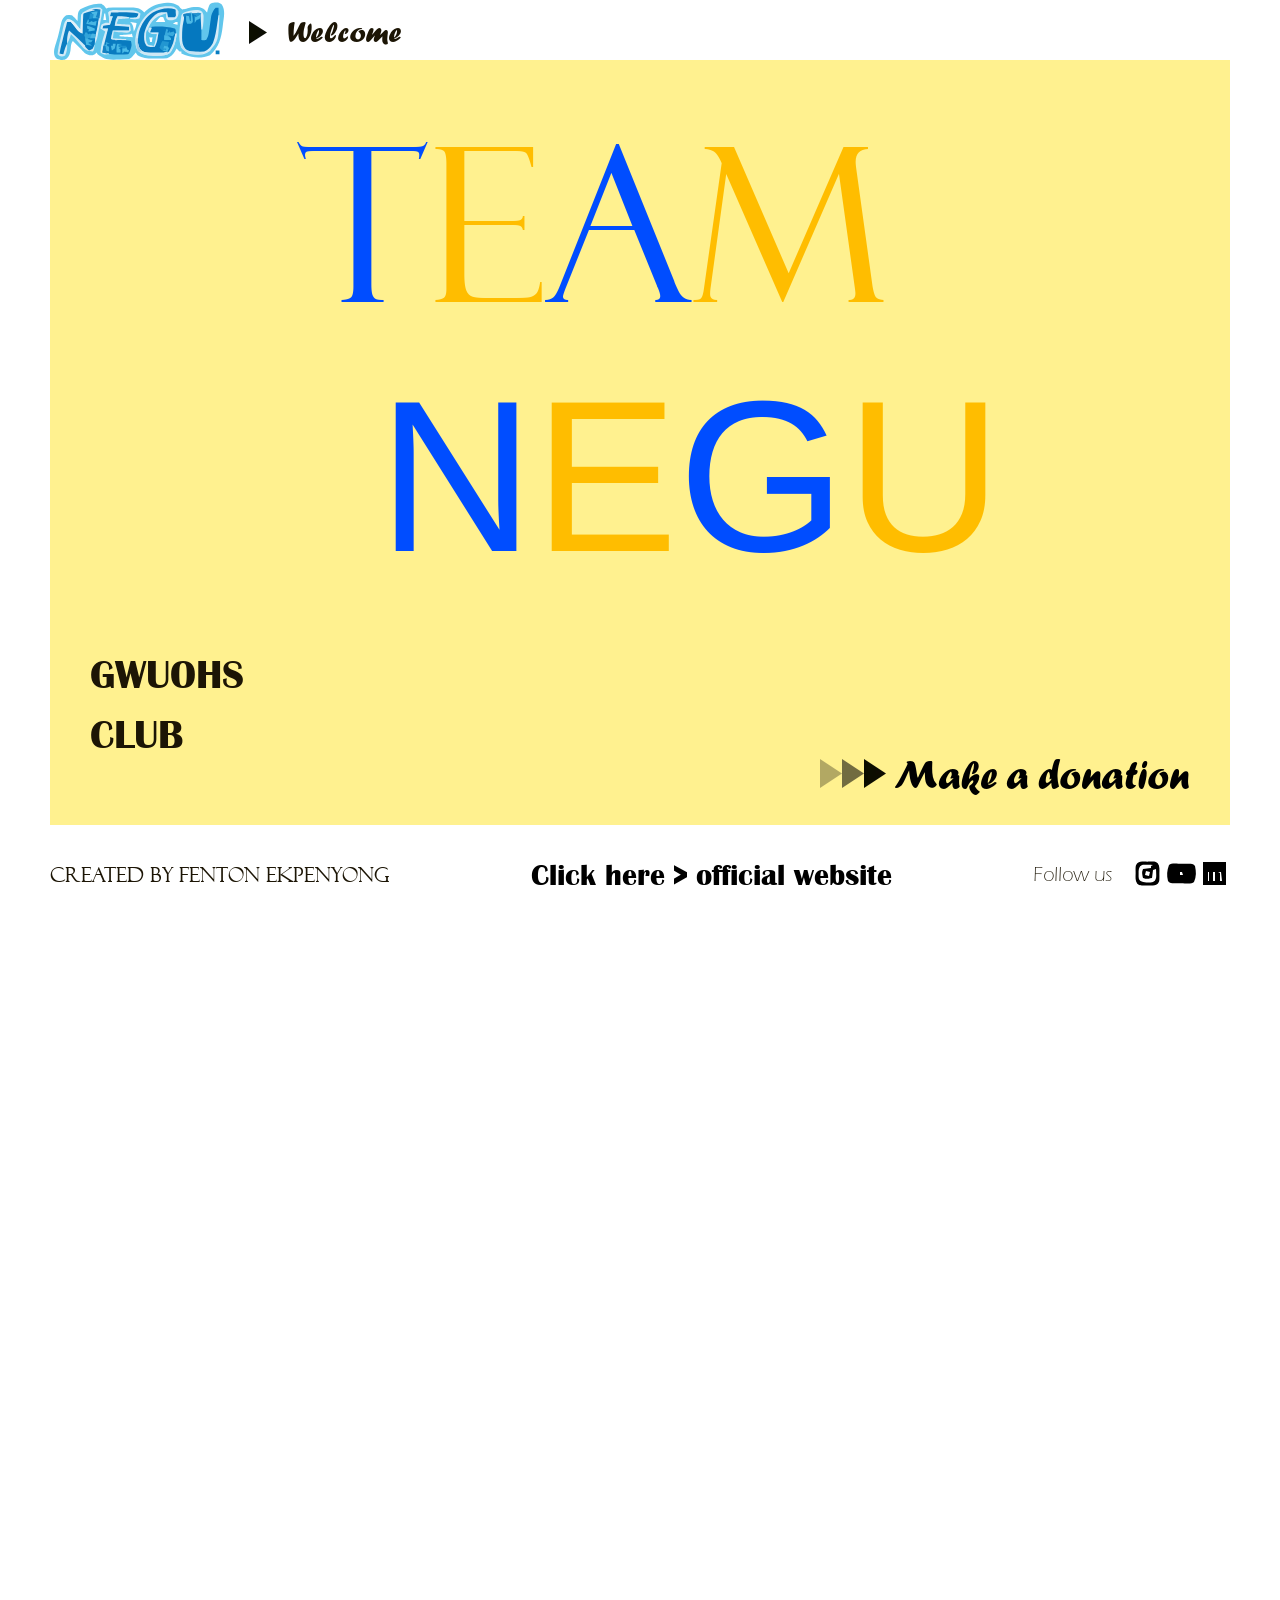
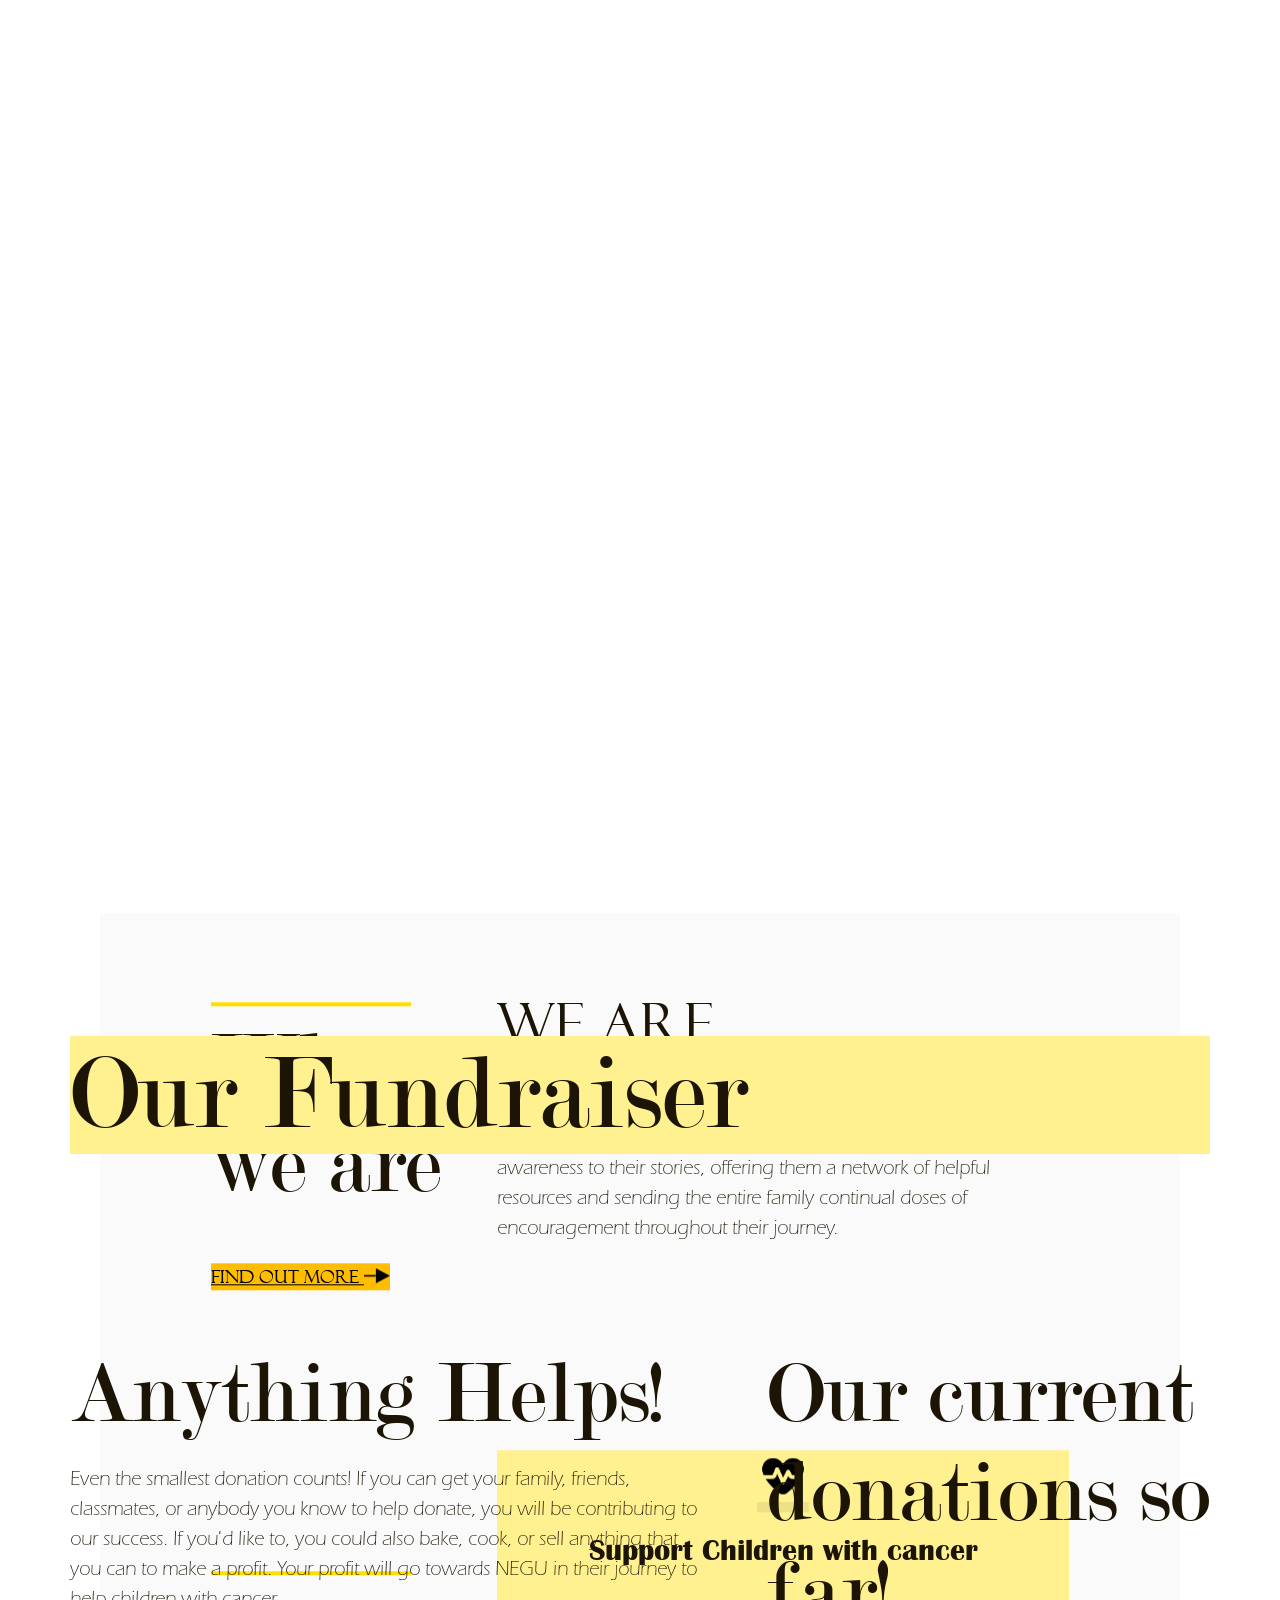
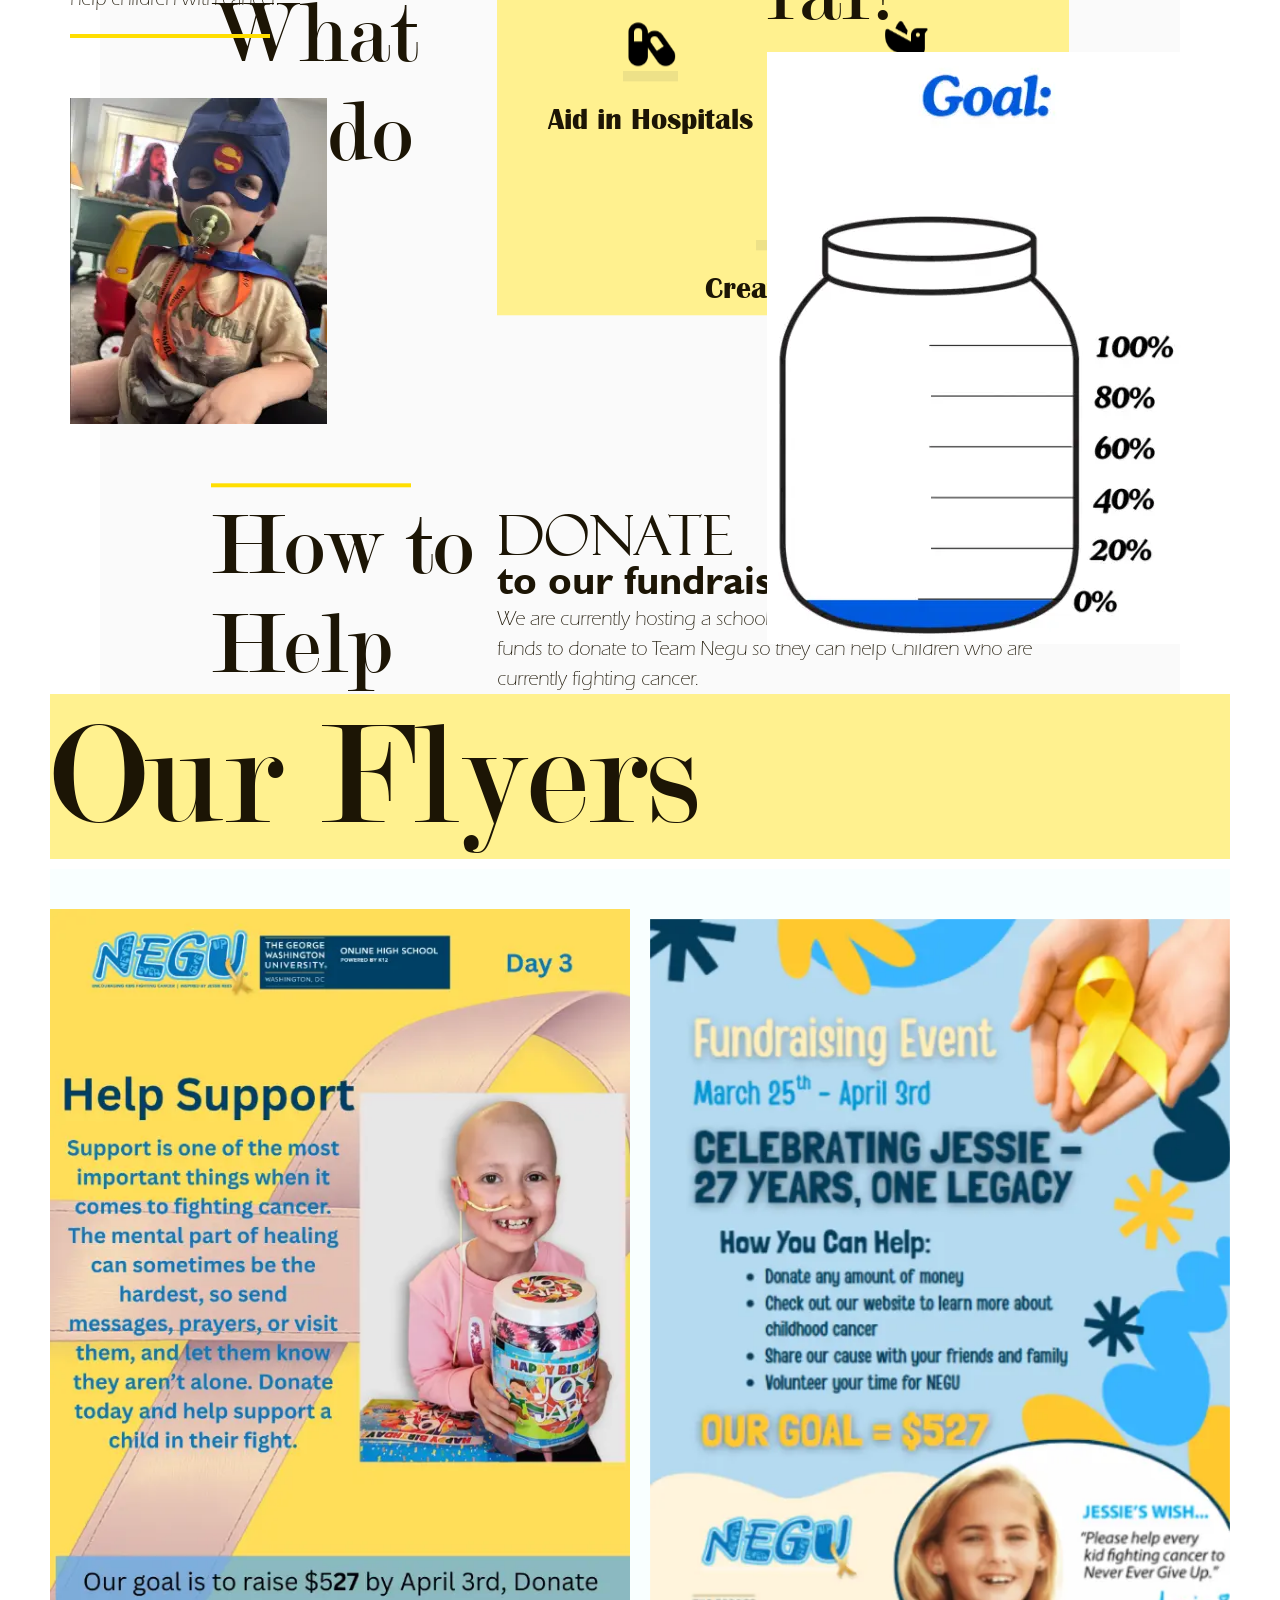
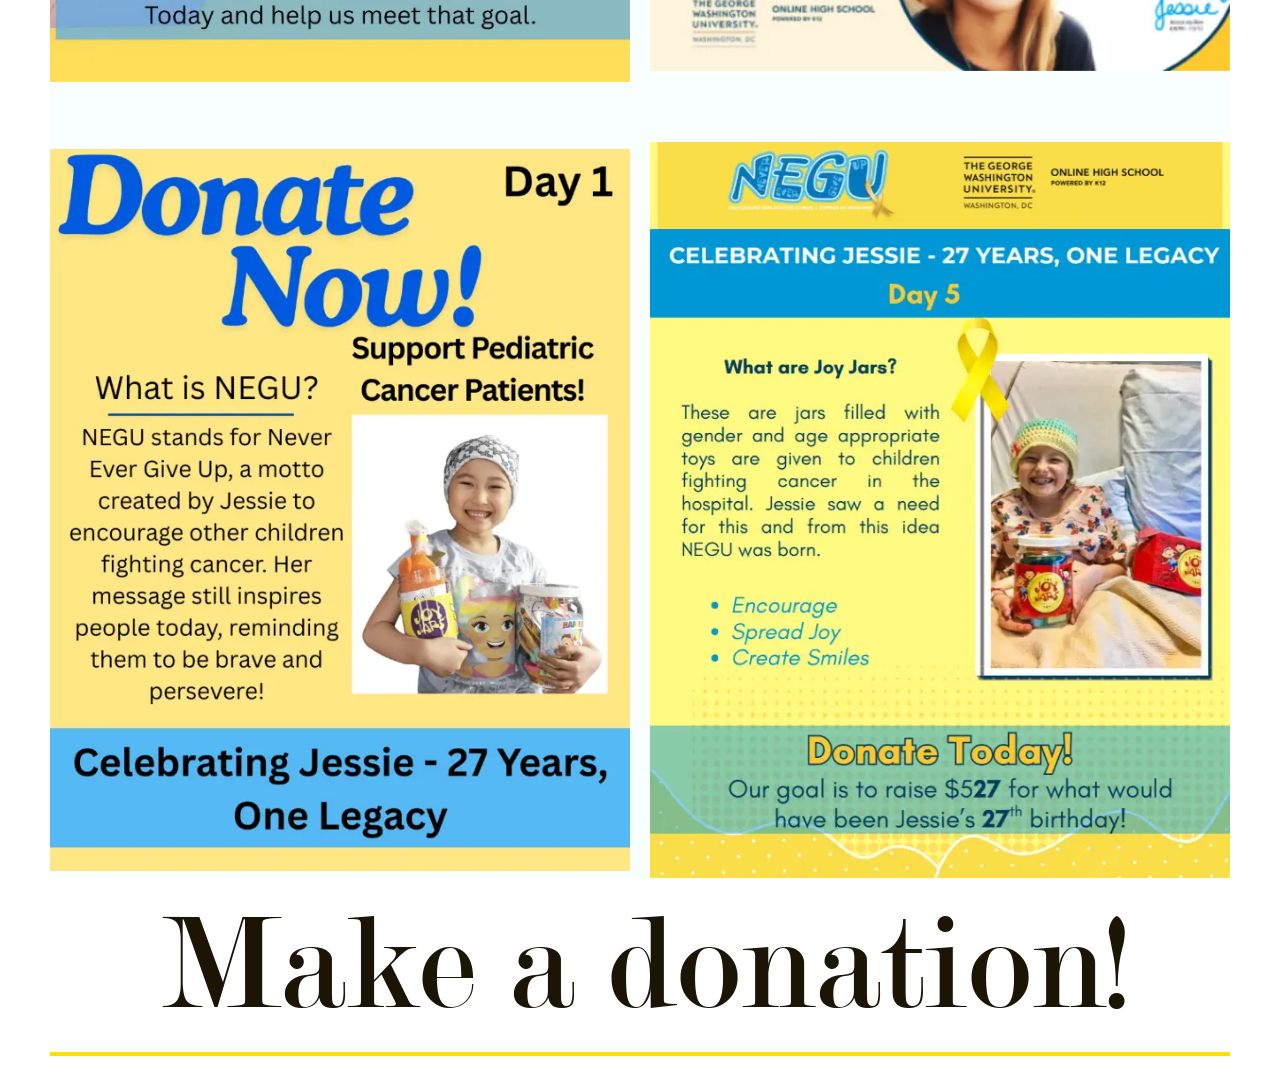
==== commit 6bc5f2bf: "final commit" ====
--- a/index.html
+++ b/index.html
@@ -17,7 +17,10 @@
       content="This is the GWUOHS Team NEGU fundraiser website created by Fenton Ekpenyong. Make sure to check it out!"
     />
     <meta property="og:type" content="website" />
-    <meta property="og:image" content="https://" />
+    <meta property="og:image" content="Images/ogimage.png" />
+    <meta property="og:image:type" content="image/png" />
+    <meta property="og:image:width" content="1200" />
+    <meta property="og:image:height" content="630" />
     <meta property="og:url" content="https://HelpTeamNegu.com" />
     <title>GWUOHS Team Negu - Come help out!</title>
     <link rel="preconnect" href="https://fonts.googleapis.com" />
--- a/css/styles.css
+++ b/css/styles.css
@@ -12,63 +12,63 @@
 /* Modern No. 20 - TTF */
 @font-face {
   font-family: 'Modern No. 20';
-  src: url('fonts/modern-no-20-regular.ttf') format('truetype');
+  src: url('../fonts/Modern No. 20 Regular.ttf') format('truetype');
+  font-weight: 100;
+  font-style: normal;
+}
+
+/* Forte MT - OTF */
+@font-face {
+  font-family: 'Forte';
+  src: url('../fonts/Forte MT Regular.otf') format('opentype');
   font-weight: normal;
   font-style: normal;
 }
 
-/* Forte MT - OTF */
-@font-face {
-  font-family: 'Forte';
-  src: url('fonts/forte-mt-regular.otf') format('opentype');
+/* Haettenschweiler / Britannic Bold Bold - TTF */
+@font-face {
+  font-family: 'Britannic Bold';
+  src: url('../fonts/Britannic Bold Bold.ttf') format('truetype');
   font-weight: normal;
   font-style: normal;
 }
 
-/* Haettenschweiler / Britannic Bold Bold - TTF */
-@font-face {
-  font-family: 'Britannic Bold';
-  src: url('fonts/britannic-bold-bold.ttf') format('truetype');
+/* Gill Sans MT Bold - TTF */
+@font-face {
+  font-family: 'Gill Sans MT';
+    src: url('../fonts/Gill Sans MT Bold.ttf') format('truetype');
+  font-weight: bold;
+  font-style: normal;
+}
+
+/* ITC Eras Light - OTF */
+@font-face {
+  font-family: 'ITC Eras Light';
+  src: url('../fonts/ITC Eras Light Regular.otf') format('opentype');
   font-weight: normal;
   font-style: normal;
 }
 
-/* Gill Sans MT Bold - TTF */
-@font-face {
-  font-family: 'Gill Sans MT';
-  src: url('fonts/gill-sans-mt-bold.ttf') format('truetype');
-  font-weight: bold;
-  font-style: normal;
-}
-
-/* ITC Eras Light - OTF */
-@font-face {
-  font-family: 'ITC Eras Light';
-  src: url('fonts/itc-eras-light-regular.otf') format('opentype');
+/* Eras Light ITC - TTF */
+@font-face {
+  font-family: 'Eras Light ITC';
+  src: url('../fonts/Eras Light ITC Regular.ttf') format('truetype');
   font-weight: normal;
   font-style: normal;
 }
 
-/* Eras Light ITC - TTF */
-@font-face {
-  font-family: 'Eras Light ITC';
-  src: url('fonts/eras-light-itc-regular.ttf') format('truetype');
-  font-weight: normal;
-  font-style: normal;
-}
-
 /* Felix Titling - TTF */
 @font-face {
   font-family: 'Felix Titling';
-  src: url('fonts/felix-titling-regular.ttf') format('truetype');
-  font-weight: normal;
+  src: url('../fonts/Felix Titling Regular.ttf') format('truetype');
+  font-weight: 100;
   font-style: normal;
 }
 
 /* Engravers MT - TTF */
 @font-face {
   font-family: 'Engravers MT';
-  src: url('fonts/engravers-mt-regular.ttf') format('truetype');
+   src: url('../fonts/Engravers MT Regular.ttf') format('truetype');
   font-weight: normal;
   font-style: normal;
 }
@@ -117,6 +117,7 @@
 }
 .h2-special{
     font-family: 'Gill Sans MT', sans-serif;
+    font-size: 4rem;
 }
 
 .make-a-donation{
